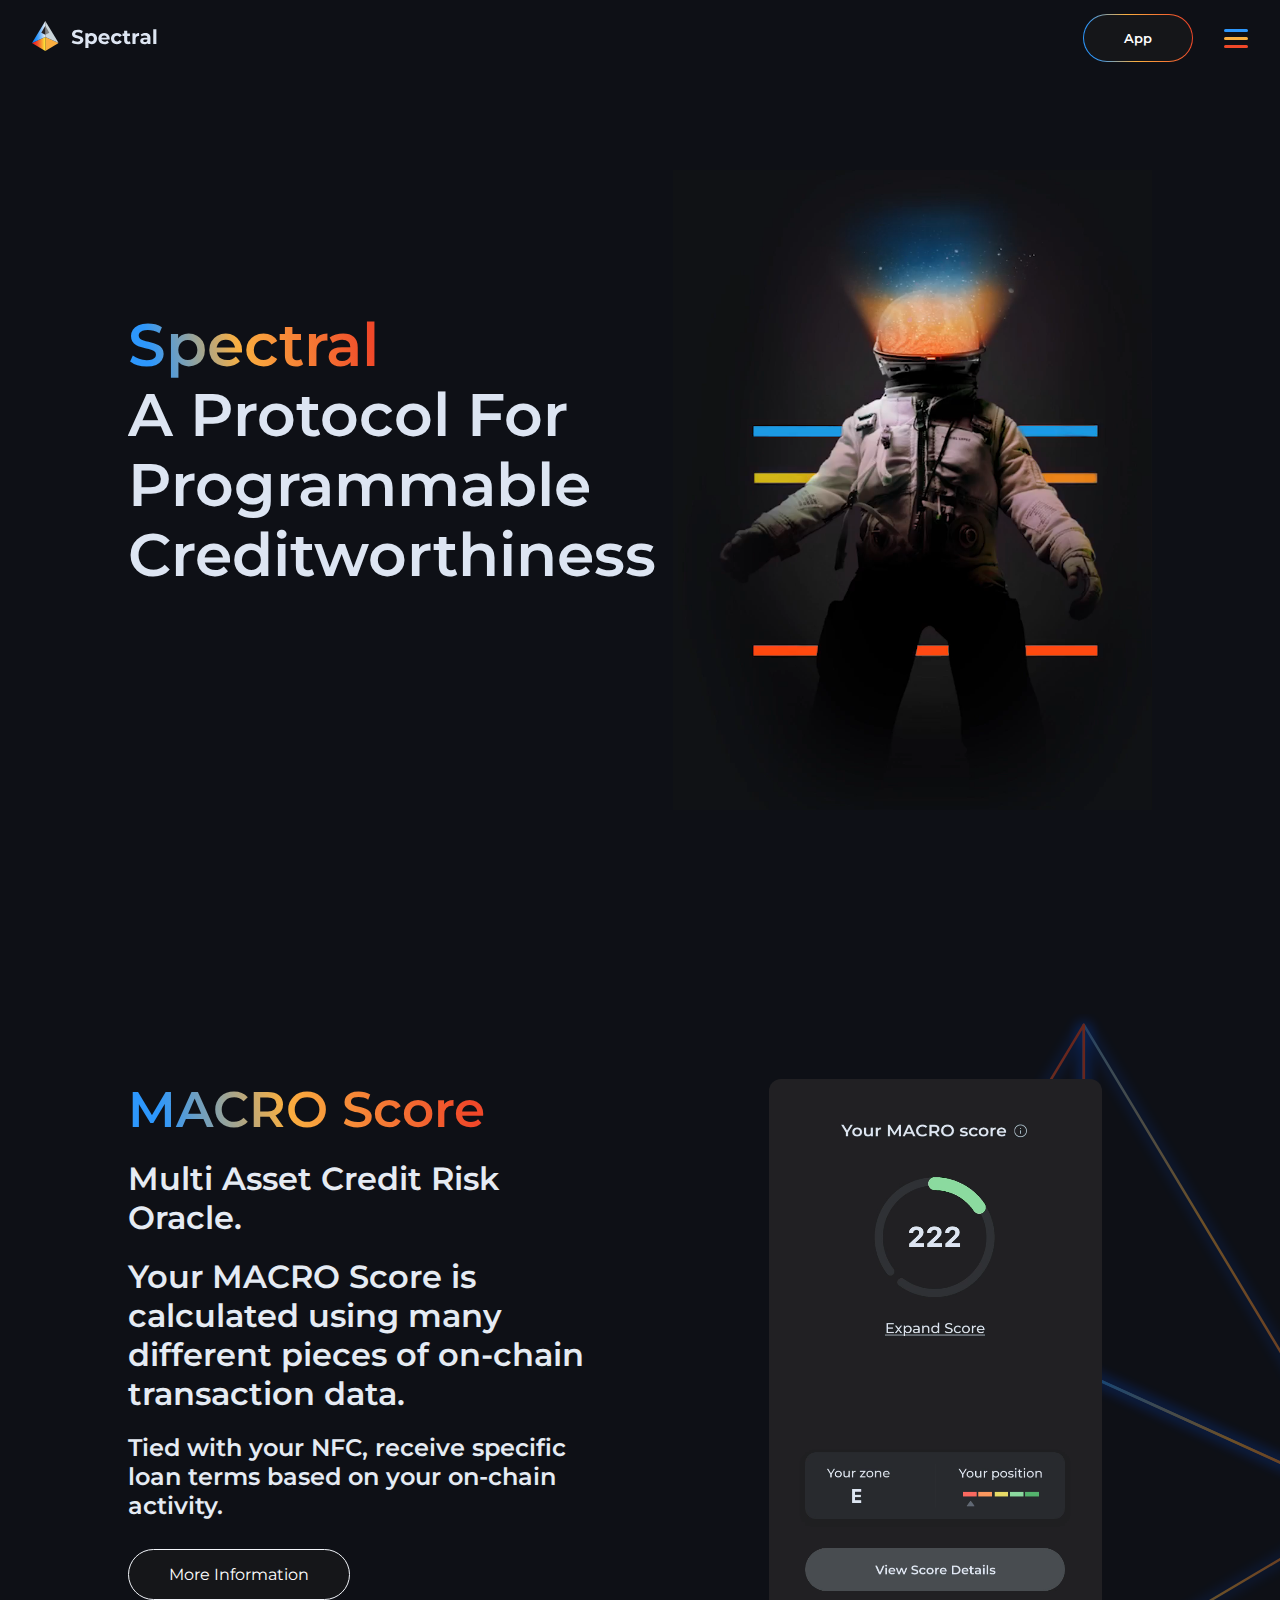
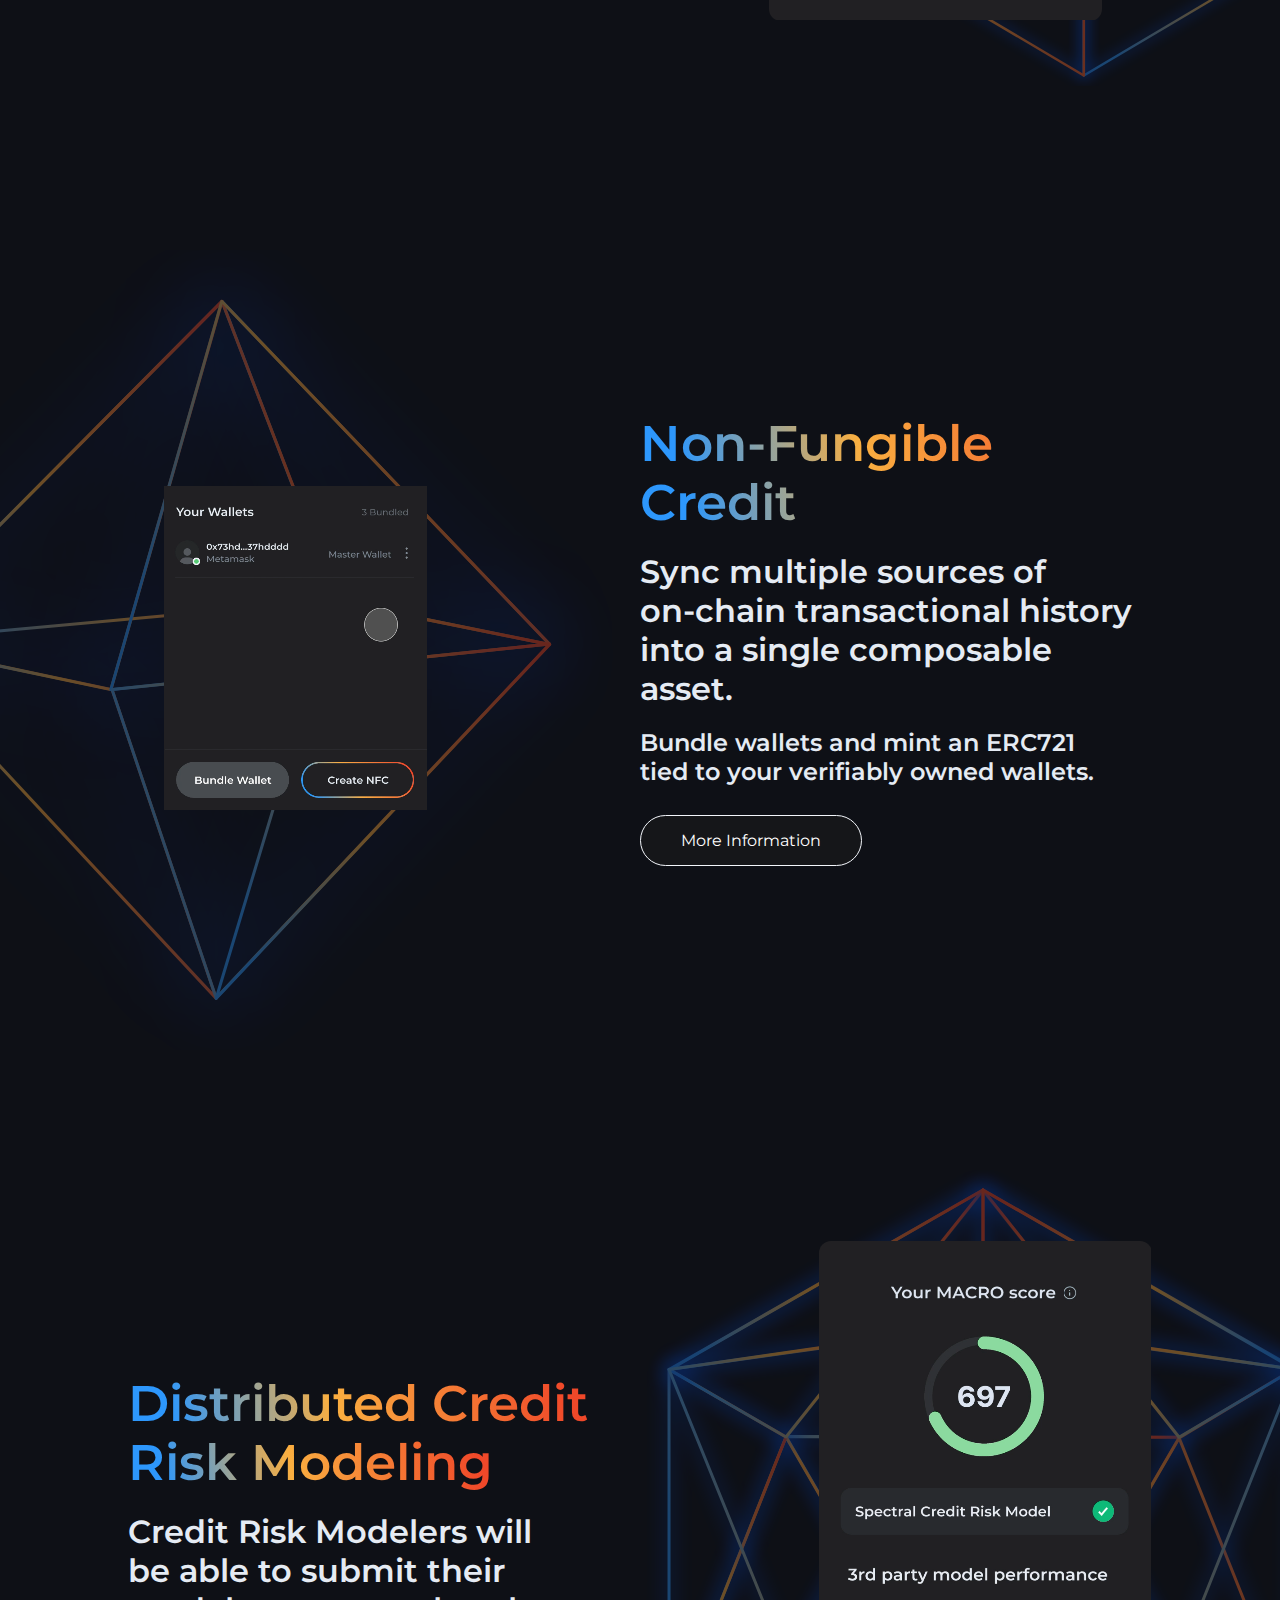
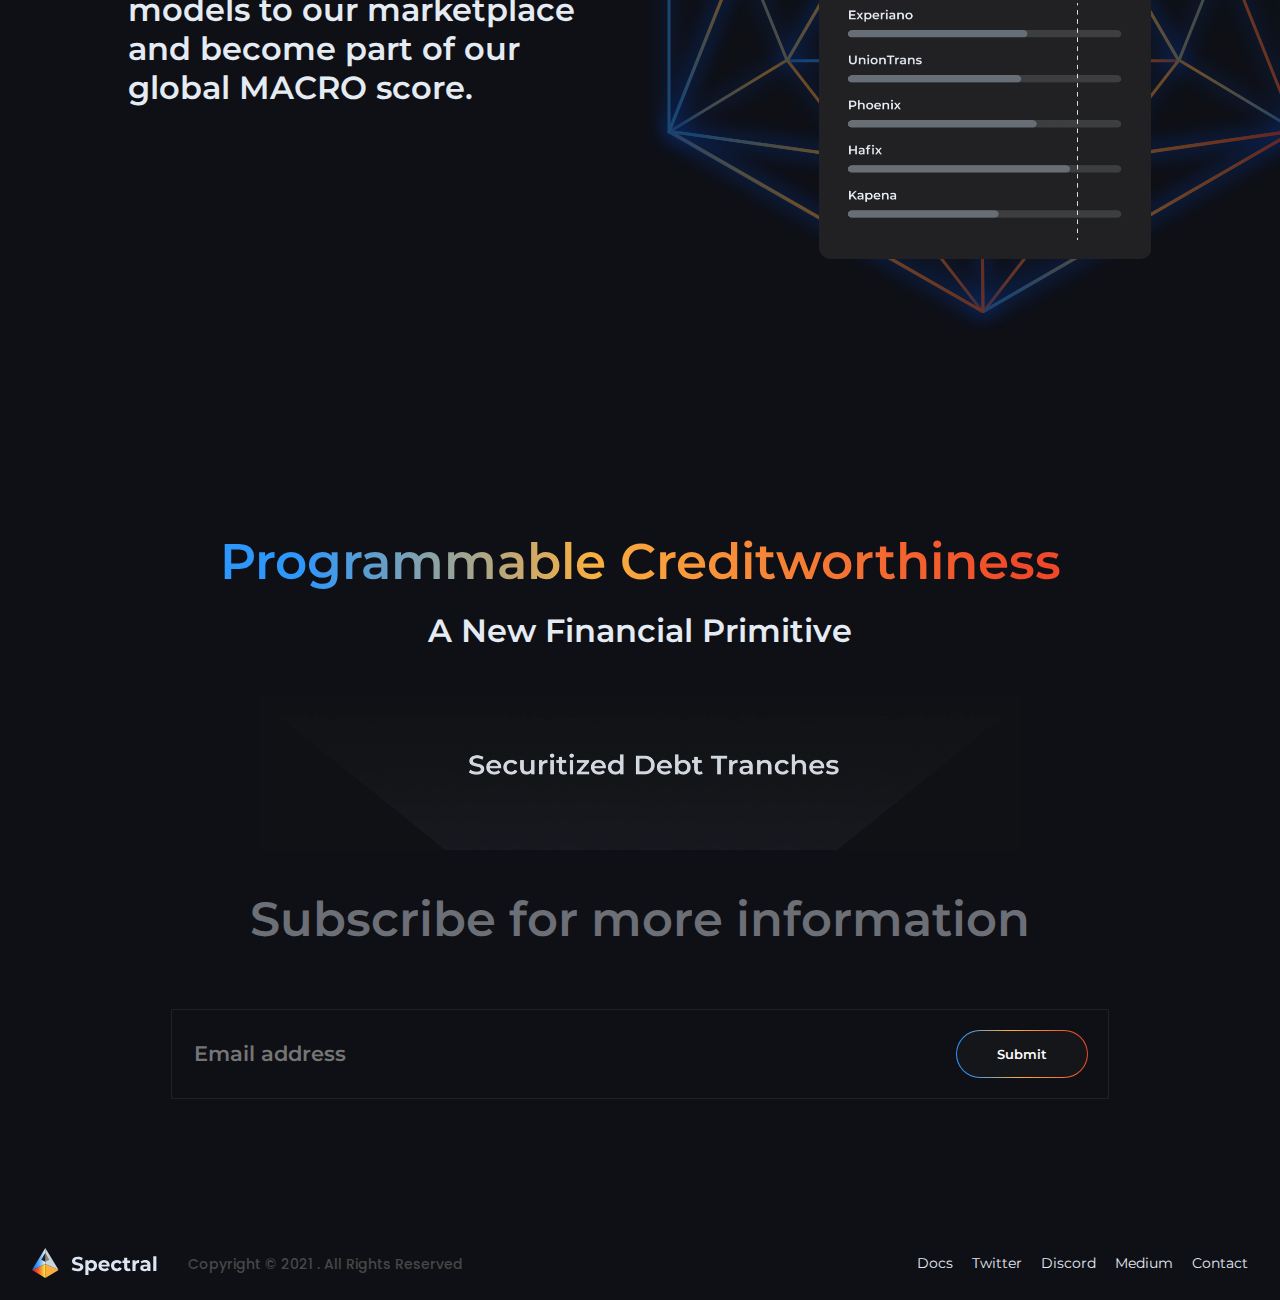
==== home.html @ cd15763e "updated style and metas" ====
<!DOCTYPE html>
<html lang="en" dir="ltr">

<head>
  <meta charset="utf-8">
  <meta http-equiv="X-UA-Compatible" content="IE=edge">
  <meta name="viewport" content="width=device-width, initial-scale=1">
  <title> Spectral </title>
  <!-- favicon -->
  <link rel="apple-touch-icon" sizes="180x180" href="assets/favicon/apple-touch-icon.png">
  <link rel="icon" type="image/png" sizes="32x32" href="assets/favicon/favicon-32x32.png">
  <link rel="icon" type="image/png" sizes="16x16" href="assets/favicon/favicon-16x16.png">
  <link rel="manifest" href="assets/favicon/site.webmanifest">
  <link rel="mask-icon" href="assets/favicon/safari-pinned-tab.svg" color="#5bbad5">
  <link rel="shortcut icon" href="assets/favicon/favicon.ico">
  <meta name="msapplication-TileColor" content="#da532c">
  <meta name="msapplication-config" content="assets/favicon/browserconfig.xml">
  <meta name="theme-color" content="#ffffff">
  <!-- Primary Meta Tags -->
  <title>Spectral</title>
  <meta name="title" content="Spectral">
  <meta name="description" content="A Protocol For Programmable Creditworthiness">
  <!-- Open Graph / Facebook -->
  <meta property="og:type" content="website">
  <meta property="og:url" content="https://metatags.io/">
  <meta property="og:title" content="Spectral">
  <meta property="og:description" content="A Protocol For Programmable Creditworthiness">
  <meta property="og:image" content="assets/images/meta.png">

  <!-- Twitter -->
  <meta property="twitter:card" content="summary_large_image">
  <meta property="twitter:url" content="https://metatags.io/">
  <meta property="twitter:title" content="Spectral">
  <meta property="twitter:description" content="A Protocol For Programmable Creditworthiness">
  <meta property="twitter:image" content="assets/images/meta.png">
  <!-- font + style -->
  <link rel="stylesheet" href="css/style.css">
  <link rel="preconnect" href="https://fonts.gstatic.com">
  <link href="https://fonts.googleapis.com/css2?family=Montserrat:wght@500&family=Poppins:wght@500&display=swap"
    rel="stylesheet">
</head>

<body>

  <!-- scroll top arrow -->
  <div id='scroll-top' class='remove-on-mobile'>
    <span class='arrow arrow-top'></span>
  </div>

  <!-- main-page-container -->
  <div id='container' class='container'>

    <!-- modal -->
    <div id='modal'>
      <div class='modal-content'>
        <img class='modal-top-logo remove-on-desktop' src="assets/images/spectral-logo.svg" alt="">
        <img src="assets/images/logo-circle.svg" alt="">
        <h3 class='page-desc' style='padding:30px 0;'>Coming Soon...</h3>
        <div id="back-btn" class='btn-gradient-wrapper width-unset'>
          <button class='btn btn-gradient '>Back</button>
        </div>
      </div>
    </div>

    <!-- page 1 -->
    <div class='section page-1'>
      <div id='mobile-nav-menu'>
        <div id="mobile-nav-menu-links">
          <a class='nav-link' href="http://docs.spectral.finance/" target="_blank">Docs</a>
          <a class='nav-link' href="https://twitter.com/__spectral" target="_blank">Twitter</a>
          <a class='nav-link' href="https://discord.gg/Z9ESSwy" target="_blank">Discord</a>
          <a class='nav-link' href="https://medium.com/@spectralfinance" target="_blank">Medium</a>
          <a class='nav-link' href="mailto:contact@spectral.finance">Contact</a>
        </div>
      </div>
      <nav class='top-nav'>
        <div class='top-nav-left'>
          <img class='main-logo' src="assets/images/spectral-logo.svg" alt="">
        </div>
        <div class='top-nav-right'>
          <div class='nav-menu-wrapper'>
            <div id="nav-menu">
              <a class='nav-link' href="http://docs.spectral.finance/" target="_blank">Docs</a>
              <a class='nav-link' href="https://twitter.com/__spectral" target="_blank">Twitter</a>
              <a class='nav-link' href="https://discord.gg/Z9ESSwy" target="_blank">Discord</a>
              <a class='nav-link' href="https://medium.com/@spectralfinance" target="_blank">Medium</a>
              <a class='nav-link' href="mailto:contact@spectral.finance">Contact</a>
            </div>
          </div>
          <div id='app-btn-wrapper' class='btn-gradient-wrapper width-unset'>
            <button id='app-btn' class='btn btn-gradient '>App</button>
          </div>
          <div id='burger-menu'>
            <div id="burger-icon">
              <span></span>
              <span></span>
              <span></span>
            </div>
          </div>
        </div>
      </nav>
      <div class="page-container">
        <div class='page-container-left'>
          <h3 class='page-heading'>
            <span class='gradient'>Spectral</span>
          </h3>
          <h3 class='page-heading '>
            A Protocol For <br> Programmable <br> Creditworthiness
          </h3>

        </div>
        <div class='page-container-right page-1-video'>
          <video width="478" height="600" playsinline autoplay muted loop>
            <source src="assets/animations/page1.mp4" type="video/mp4">
          </video>
        </div>
      </div>
    </div>

    <!-- page 2 -->
    <div class='section page-2'>
      <div class="page-container">
        <div class='page-container-left'>
          <h3 class='page-heading '>
            <span class='gradient'> MACRO Score </span>
          </h3>
          <h5 class='page-subheading'>
            Multi Asset Credit Risk Oracle.
          </h5>
          <h5 class='page-subheading'>
            Your MACRO Score is <br class='remove-on-mobile'>calculated using many<br class='remove-on-mobile'>
            different pieces of on-chain
            transaction data.
          </h5>
          <p class='page-desc'>
            Tied with your NFC, receive specific loan terms based on your on-chain <br class='remove-on-mobile'>
            activity.
          </p>
          <div class='more-info-wrapper'>
            <a href='http://docs.spectral.finance' target="_blank" class='btn'>More Information</a>
          </div>
        </div>
        <div class='page-container-right'>
          <div class='video-mask'>
            <video class='page-2-video' width="333" height="542" playsinline autoplay muted loop>
              <source src="assets/animations/page2.mp4" type="video/mp4">
            </video>
          </div>
        </div>
      </div>
      <img class='page-2-geo' src="assets/images/page2geo.svg" alt="">
    </div>

    <!-- page 3 -->
    <div class='section page-3'>
      <div class="page-container">
        <div class='page-container-left'>
          <div class='video-mask'>
            <video class='page-3-video' width="334" height="324" playsinline autoplay muted loop>
              <source src="assets/animations/page3.mp4" type="video/mp4">
            </video>
          </div>
        </div>
        <div class='page-container-right'>
          <h3 class='page-heading gradient'>
            <span>Non-Fungible Credit</span>
          </h3>
          <h5 class='page-subheading'>
            Sync multiple sources of <br class='remove-on-mobile'> on-chain transactional history <br
              class='remove-on-mobile'> into a single
            composable asset.
          </h5>

          <p class=' page-desc'>
            Bundle wallets and mint an ERC721<br class='remove-on-mobile'> tied to your verifiably owned wallets.
          </p>
          <div class='more-info-wrapper'>
            <a href='http://docs.spectral.finance' target="_blank" class='btn'>More Information</a>
          </div>
        </div>
      </div>
      <img class='page-3-geo' src="assets/images/page3geo.svg" alt="">
    </div>

    <!-- page 4 -->
    <div class='section page-4'>
      <div class="page-container">
        <div class='page-container-left'>

          <h3 class='page-heading remove-on-mobile'>
            <span class='gradient'>Distributed Credit</span>
            <br>
            <span class='gradient'>Risk Modeling</span>
          </h3>

          <h3 class='page-heading remove-on-desktop'>
            <span class='gradient'>Distributed </span>
            <br>
            <span class='gradient'> Credit Risk</span>
            <br>
            <span class='gradient'> Modeling</span>
          </h3>
          <h5 class='page-subheading'>
            Credit Risk Modelers will <br class='remove-on-mobile'> be able to submit their <br
              class='remove-on-mobile'> models to our
            marketplace <br class='remove-on-mobile'> and become part
            of our <br class='remove-on-mobile'> global MACRO score.
          </h5>
        </div>
        <div class='page-container-right'>
          <div class='video-mask'>
            <video class='page-4-video' width="333" height="618" playsinline autoplay muted loop>
              <source src="assets/animations/page4.mp4" type="video/mp4">
            </video>
          </div>
        </div>
      </div>
      <img class="page-4-geo" src="assets/images/page4geo.svg" alt="">
    </div>

    <!-- page 5 -->
    <div class='section page-5'>

      <div class="page-5-content" style='width:100%;'>
        <h3 class='page-heading remove-on-mobile '>
          <span class='gradient'>Programmable Creditworthiness </span>
        </h3>

        <h3 class='page-heading remove-on-desktop '>
          <span class='gradient'>Programmable </span>
          <span class='gradient'>Creditworthiness </span>
        </h3>
        <h5 class='page-subheading' style='text-align: center;'>
          A New Financial Primitive
        </h5>
        <div class='page-5-video-mask'>
          <video class='page-5-video' width="500" height="200" playsinline autoplay muted loop>
            <source src="assets/animations/page5.mp4" type="video/mp4">
          </video>
        </div>
        <h5 class='subscribe-text'>Subscribe for more information</h5>
        <div>

          <!-- Begin Mailchimp Signup Form -->
          <!-- <div id="mc_embed_signup"> -->
          <div id="mc_embed_signup">
            <form class='email-form' id="email-form"
              action="https://finance.us7.list-manage.com/subscribe/post?u=1574c1720b8bccb0a7c06c9a4&amp;id=6ed13096dd"
              method="post" id="mc-embedded-subscribe-form" name="mc-embedded-subscribe-form" class="validate"
              target="_blank">
              <div id="mc_embed_signup_scroll">

                <div class="mc-field-group ">
                  <input type="email" value="" name="EMAIL" class="required email email-field"
                    placeholder="Email address" id="mce-EMAIL">
                </div>

                <div id="mce-responses" class="clear" color="white">
                  <div class="response" id="mce-error-response" style="display:none"></div>
                  <div class="response" id="mce-success-response" style="display:none"></div>
                </div>

                <!-- real people should not fill this in and expect good things - do not remove this or risk form bot signups-->
                <div style="position: absolute; left: -5000px;" aria-hidden="true"><input type="text"
                    name="b_1574c1720b8bccb0a7c06c9a4_6ed13096dd" tabindex="-1" value=""></div>
                <div class="clear btn-gradient-wrapper">
                  <button type="submit" class='btn btn-gradient submit-btn' id='submit-btn'>
                    <!-- name="subscribe"
                    id="mc-embedded-subscribe" -->
                    Submit
                  </button>
                </div>

              </div>
            </form>

          </div>

          <!-- </div> -->
        </div>
      </div>
      <footer class='footer'>
        <div class='footer-left'>
          <img class='main-logo' src="assets/images/spectral-logo.svg" alt="">
          <span class='copyright remove-on-mobile'>Copyright © 2021 . All Rights Reserved </span>
        </div>
        <div class='footer-right'>
          <div id="">
            <a class='nav-link' href="http://docs.spectral.finance/" target="_blank">Docs</a>
            <a class='nav-link' href="https://twitter.com/__spectral" target="_blank">Twitter</a>
            <a class='nav-link' href="https://discord.gg/Z9ESSwy" target="_blank">Discord</a>
            <a class='nav-link' href="https://medium.com/@spectralfinance" target="_blank">Medium</a>
            <a class='nav-link' style='margin-right:0;' href="mailto:contact@spectral.finance">Contact</a>
          </div>
        </div>
        <span class='copyright remove-on-desktop'>Copyright © 2021 . All Rights Reserved </span>
      </footer>
    </div>
    <script src="script.js"></script>
</body>

</html>
---- css/style.css ----
/* general */
body {
  margin: 0;
  padding: 0;
  text-rendering: optimizeLegibility;
  overflow: hidden;
  overflow-x: hidden;
  scroll-behavior: smooth;
}

*:focus {
  outline: none
}

h3,
h5,
p,
button,
input {
  margin: 0;
  font-family: Montserrat;
  font-style: normal;
  font-weight: 600;
}

a {
  text-decoration: none;

}

input:-webkit-autofill,
input:-webkit-autofill:hover,
input:-webkit-autofill:focus,
input:-webkit-autofill:active {
  -webkit-box-shadow: 0 0 0 30px #0E1015 inset !important;
}

/*Change text in autofill textbox*/
input:-webkit-autofill {
  -webkit-text-fill-color: #686868 !important;
}

/* navbar */
#mobile-nav-menu {
  display: none;
}

.top-nav {
  position: absolute;
  top: 0;
  width: 95%;
  height: 75px;
  left: 50%;
  transform: translate(-50%, 0);
  display: flex;
  justify-content: space-between;
  align-items: center;
  background-color: #0E1016;
  z-index: 2;
}

.top-nav-right {
  display: flex;
  align-items: center;
}

.nav-menu-wrapper {
  overflow-x: hidden;
}

#nav-menu {
  transform: translateX(125%);
  visibility: hidden;
  transition: 0.3s all ease-out;
}

.nav-link {
  color: #E5EBF3;
  font-size: 14px;
  line-height: 17px;
  background: none;
  border: none;
  margin-right: 15px;
  cursor: pointer;
  text-decoration: none;
  font-family: Montserrat;
  cursor: pointer;
}

#burger-icon {
  width: 40px;
  height: 45px;
  position: relative;
  top: 14px;
  margin-left: 15px;
  -webkit-transform: rotate(0deg);
  -moz-transform: rotate(0deg);
  -o-transform: rotate(0deg);
  transform: rotate(0deg);
  -webkit-transition: .5s ease-in-out;
  -moz-transition: .5s ease-in-out;
  -o-transition: .5s ease-in-out;
  transition: .5s ease-in-out;
  cursor: pointer;
}

#burger-icon span {
  display: block;
  position: absolute;
  height: 3px;
  width: 60%;
  /* background: linear-gradient(257.92deg, #F04829 5.36%, #FAAF40 55.62%, #2D97FC 89.97%); */
  border-radius: 9px;
  opacity: 1;
  right: 0;
  -webkit-transform: rotate(0deg);
  -moz-transform: rotate(0deg);
  -o-transform: rotate(0deg);
  transform: rotate(0deg);
  -webkit-transition: .25s ease-in-out;
  -moz-transition: .25s ease-in-out;
  -o-transition: .25s ease-in-out;
  transition: .25s ease-in-out;
}

#burger-icon span:nth-child(1) {
  top: 0px;
  background: #2D97FC;
}

#burger-icon span:nth-child(2) {
  top: 8px;
  background: #FAAF40;
  ;
}

#burger-icon span:nth-child(3) {
  top: 16px;
  background: #F04829;
}

#burger-icon.open span:nth-child(1) {
  top: 8px;
  -webkit-transform: rotate(135deg);
  -moz-transform: rotate(135deg);
  -o-transform: rotate(135deg);
  transform: rotate(135deg);
  background: #D2D2D2;
}

#burger-icon.open span:nth-child(2) {
  opacity: 0;
  left: 160px;
}

#burger-icon.open span:nth-child(3) {
  top: 8px;
  -webkit-transform: rotate(-135deg);
  -moz-transform: rotate(-135deg);
  -o-transform: rotate(-135deg);
  transform: rotate(-135deg);
  background: #D2D2D2
}

.width-unset {
  width: unset !important;
}

.video-mask {
  height: 100%;

}

video:focus {
  outline: none;
}

video {
  /* used for border-radius */
  border-radius: 12px;
}

.remove-on-desktop {
  display: none;
}


/* modal */

#modal {
  position: fixed;
  display: none;
  width: 100%;
  height: 100vh;
  background: rgba(65, 65, 65, 0.6);
  backdrop-filter: blur(36px);
  z-index: 10;
  justify-content: center;
  flex-direction: column;
  align-items: center;
}

.modal-content {
  width: 458px;
  height: 369px;
  background: #202122;
  border-radius: 12px;
  display: flex;
  justify-content: center;
  flex-direction: column;
  align-items: center;

}

.modal-content .btn {
  padding: 15px 120px;
}


/* scroll-top */
#scroll-top {
  position: absolute;
  z-index: 2;
  bottom: 55px;
  right: 20px;
  background: rgb(7 6 6 / 70%);
  width: 50px;
  height: 50px;
  display: block;
  text-decoration: none;
  -webkit-border-radius: 35px;
  -moz-border-radius: 35px;
  border-radius: 35px;
  display: none;
  -webkit-transition: all 0.3s linear;
  -moz-transition: all 0.3s ease;
  -ms-transition: all 0.3s ease;
  -o-transition: all 0.3s ease;
  transition: all 0.3s ease;
  cursor: pointer;
}



#scroll-top:hover {
  background: rgba(0, 0, 0, 0.9);
}

.arrow {
  display: inline-block;
  position: relative;
  top: 20px;
  left: 17px;
  width: 12px;
  height: 12px;
  border-top: 3px solid #DDE5F2;
  border-right: 3px solid #DDE5F2;
}

.arrow-top {
  transform: rotate(-45deg);
}


.container {
  position: relative;
  width: 100%;
  overflow: hidden;
  transition: 1s cubic-bezier(0.5, 0, 0.5, 1);
  transform: translateY(0vh);

}

.section {
  width: 100%;
  height: 100vh;
  background-color: #0E1016;
  display: flex;
  align-items: center;
}

.page-container {
  display: flex;
  width: 80%;
  height: 80%;
  align-items: center;
  justify-content: space-between;
  margin: 0 auto;
}

.page-container-left,
.page-container-right {
  width: 50%;
  z-index: 1;
}

.page-container-right video {
  float: right;
}

.page-heading {
  font-size: 50px;
  line-height: 59px;
  color: #DDE5F2;
}

.page-subheading {
  font-size: 32px;
  line-height: 39px;
  color: #E5EBF3;
  margin: 20px 0;
}

.page-desc {
  font-size: 24px;
  line-height: 29px;
  color: #E5EBF3;
}

.gradient {
  background: linear-gradient(257.92deg, #F04829 5.36%, #FAAF40 55.62%, #2D97FC 89.97%);
  -webkit-background-clip: text;
  -webkit-text-fill-color: transparent;
  color: transparent;
}

.btn {
  background: #151619;
  border: 1.63441px solid #F3F6FB;
  box-sizing: border-box;
  border-radius: 100px;
  color: white;
  margin: 20px 0;
  padding: 15px 40px;
  font-family: Montserrat;
  cursor: pointer;
}

.btn-gradient-wrapper {
  /* width: 130px; */
  padding: 1px 1px;
  border-radius: 100px;
  position: relative;
  background: linear-gradient(257.92deg, #F04829 5.36%, #FAAF40 55.62%, #2D97FC 89.97%);
  z-index: 1;
  /* padding: 3px; */
}

.btn-gradient-wrapper .btn {
  border: unset;
  margin: 0;
}

.more-info-wrapper {
  height: 100px;
  display: flex;
  align-items: flex-end;
}

/* page 1 */

.page-1 .page-heading:nth-child(1),
.page-1 .page-heading:nth-child(2) {
  font-size: 60px;
  line-height: 70px;
}

.page-1 .page-container {
  overflow: hidden;
}

.page-1-video {
  /* // to kill black line on right of video */
  transform: scale(1.1) translate(0px, 45px);
  float: left;
  z-index: 1
}

/* page 2 */

.page-2 .page-container-left {
  max-width: 490px;
}


.page-2-geo {
  position: absolute;
  right: 0;
  width: 500px;
}

.page-2-video {
  transform: translateX(-50px);
}

/* page 3 */
.page-3-geo {
  position: absolute;
  left: 0;
}

/* page 4 */
.page-4-geo {
  position: absolute;
  right: 0;
}

.page-5-geo {
  position: absolute;
  left: 50%;
  transform: translate(-50%, 0);
}

.page-5 {
  display: flex;
  flex-direction: column;
  align-items: center;
  justify-content: center;

}

.page-5 .page-5-content {
  transform: translateY(-20px);
}

.page-5 .page-heading {
  text-align: center;
}

.page-5-video-mask {
  height: 150px;
  overflow: hidden;
  padding: 15px 0;
}

.page-5-video {
  position: relative;
  z-index: 1;
  left: 50%;
  width: 100%;
  transform: translate(-50%, 10px);
  padding-bottom: 20px;
}

.subscribe-text {
  color: #E5EBF370;
  font-size: 48px;
  line-height: 59px;
  text-align: center;
  padding-top: 40px;
  padding-bottom: 30px;
}

/* //mailchimp */
#mc_embed_signup_scroll {
  display: flex !important;
  justify-content: space-between;
  width: 100%;
}

.mc-field-group {
  display: flex;
}

.email-form {
  display: flex;
  justify-content: space-between;
  width: 70%;
  margin: 30px auto;
  padding: 20px;
  border: 1px solid #47474750;
}

.email-field {
  width: 500px;
  background: transparent;
  border: none;
  text-decoration: none;
  color: #686868;
  font-size: 21px;
  line-height: 26px;
  -webkit-box-shadow: none;
}

.email-field:focus {
  outline-width: 0;
  border-bottom: 1px solid #686868
}

.email-form::placeholder {
  color: #686868;
  font-size: 21px;
  line-height: 26px;
}

.submit-btn {
  -webkit-appearance: none;
}

/* page 5 */

.footer {
  position: absolute;
  display: flex;
  justify-content: space-between;
  align-items: center;
  width: 95%;
  bottom: 0;
  left: 50%;
  transform: translate(-50%, 0);
  height: 75px;
}

.footer-left {
  display: flex;
  align-items: center;
}

.copyright {
  font-size: 14px;
  line-height: 21px;
  transform: translateY(2px);
  margin-left: 30px;
  color: #474747;
  font-family: Poppins;
  font-style: normal;
  font-weight: 500;
}


/* media queries for mobile */

@media only screen and (max-width: 1100px) {



  body,
  .container {
    overflow-y: scroll !important;
    overscroll-behavior-y: unset !important;
    -webkit-tap-highlight-color: transparent;
  }

  .section {
    height: unset;
  }

  .remove-on-mobile {
    display: none;
  }

  .remove-on-desktop {
    display: block !important;
  }

  .stop-scroll {
    position: fixed;
    width: 100%;
  }

  .modal-full-page {
    height: 100vh;
    width: 100%;
  }

  .modal-full-page .modal-top-logo {
    position: absolute;
    top: 25px;
  }

  .modal-content img:nth-child(2),
  .modal-content h3,
  .modal-content #back-btn {
    transform: translateY(-40px);
  }

  .page-container {
    flex-direction: column;
    width: 85%;
  }

  .page-container-left,
  .page-container-right {
    width: 100%;
  }

  .page-heading {
    font-size: 36px;
    line-height: 44px;
  }

  .page-subheading {
    font-size: 32px;
    line-height: 39px;
    color: #E5EBF3;
    margin: 20px 0;
  }

  .more-info-wrapper {
    height: unset;
    align-items: unset;
  }

  .page-desc {
    font-size: 24px;
    line-height: 29px;
    color: #E5EBF3;
  }

  .video {
    width: 100% !important;
    height: 100% !important;
    padding: 0 40px;
  }

  /* navbar */

  #mobile-nav-menu {
    display: block;
    position: absolute;
    height: 95vh;
    width: 100%;
    top: 2%;
    background: #0E1016;
    z-index: 2;
    transform: translateY(-100%);
    transition: 0.7s all ease-in-out;
  }

  #mobile-nav-menu-links {
    display: flex;
    flex-direction: column;
    align-items: center;
    height: 90%;
    width: 100%;

  }

  #mobile-nav-menu-links .nav-link {
    font-size: 19px;
    line-height: 23px;
    margin-bottom: 30px;
  }

  .top-nav {
    margin-bottom: 40px;
    width: 90%;
    z-index: 2;
  }

  .top-nav-right,
  .top-nav-left {
    width: 50%;
  }

  .top-nav-right .btn {
    padding: 8px 25px;
  }

  #burger-icon {
    margin-left: 0;
  }

  /* page 1 */
  .page-1 .page-heading:nth-child(1) {
    padding-top: 140px;
    font-size: 36px;
    line-height: 44px;
  }

  .page-1 .page-heading:nth-child(2) {
    padding-bottom: 40px;
    font-size: 36px;
    line-height: 44px;
  }

  .page-1 .page-container-right {
    display: flex;
    justify-content: center;
  }

  .page-1-video {
    transform: unset;

  }


  /* page 2 */
  .page-2 .btn {
    margin: 70px 0px;
  }

  .page-2-geo {
    right: -44px;
    transform: translate(22%, 29%);
    width: 100%
  }

  .page-2-video {
    transform: unset;
    width: 100% !important;
    padding-bottom: 100px;
  }

  /* page-3 */
  .page-3 .btn {
    margin: 70px 0px;
  }

  .page-3 .page-container {
    flex-direction: column-reverse;
  }

  .page-3-geo {
    transform: translate(-50%, 67%);
  }

  .page-3-video {
    width: 100% !important;
    padding-bottom: 80px;
    ;
  }

  /* page-4 */
  .page-4-video {
    width: 100% !important;
    padding: 80px 0;
  }

  .page-4-geo {
    transform: translate(62%, 20%);
  }

  /* page-5 */

  .page-5 .page-5-content {
    transform: unset
  }

  .page-5 .page-heading {
    text-align: center;
  }

  .page-5-geo {
    transform: translate(-50%, -126%);
  }

  .page-5-video-mask {
    overflow: hidden;
    height: 100px;
    width: 100%;
    margin: 0 auto;
  }

  .page-5-video {
    height: 100px;
    padding: 20px;
    padding-bottom: 10px;
    padding-top: 0;
    transform: translate(-50%, 20px) scale(1.4);
  }

  .subscribe-text {
    font-size: 32px;
    line-height: 39px;
    text-align: center;
    padding: 20px;
    padding-top: 30px;
  }

  /* mailchimp */

  .email-form {
    font-size: 16px;
    line-height: 20px;
    margin: 30px auto;
    margin-bottom: 60px;
    width: 85%;
    padding: 15px;
  }

  .email-field {
    font-size: 12px;
    line-height: 20px;
    width: 150px;
  }

  .email-form .btn {
    padding: 8px 25px;
  }

  .email-form .btn-gradient-wrapper {
    /* width: 100px; */
  }


  .footer {
    flex-direction: column;
    transform: unset;
    position: unset;
    width: 85%;
    height: unset;
    align-items: flex-start;
  }

  .footer-left,
  .footer-right {
    margin-bottom: 20px;
  }

  .footer-right .nav-link {
    padding: 0;
  }

  .footer-right {
    width: 70%;
    padding-top: 10px;
  }

  .copyright {
    font-size: 14px;
    line-height: 21px;
    margin: 20px 0;
    text-align: left;
  }
}
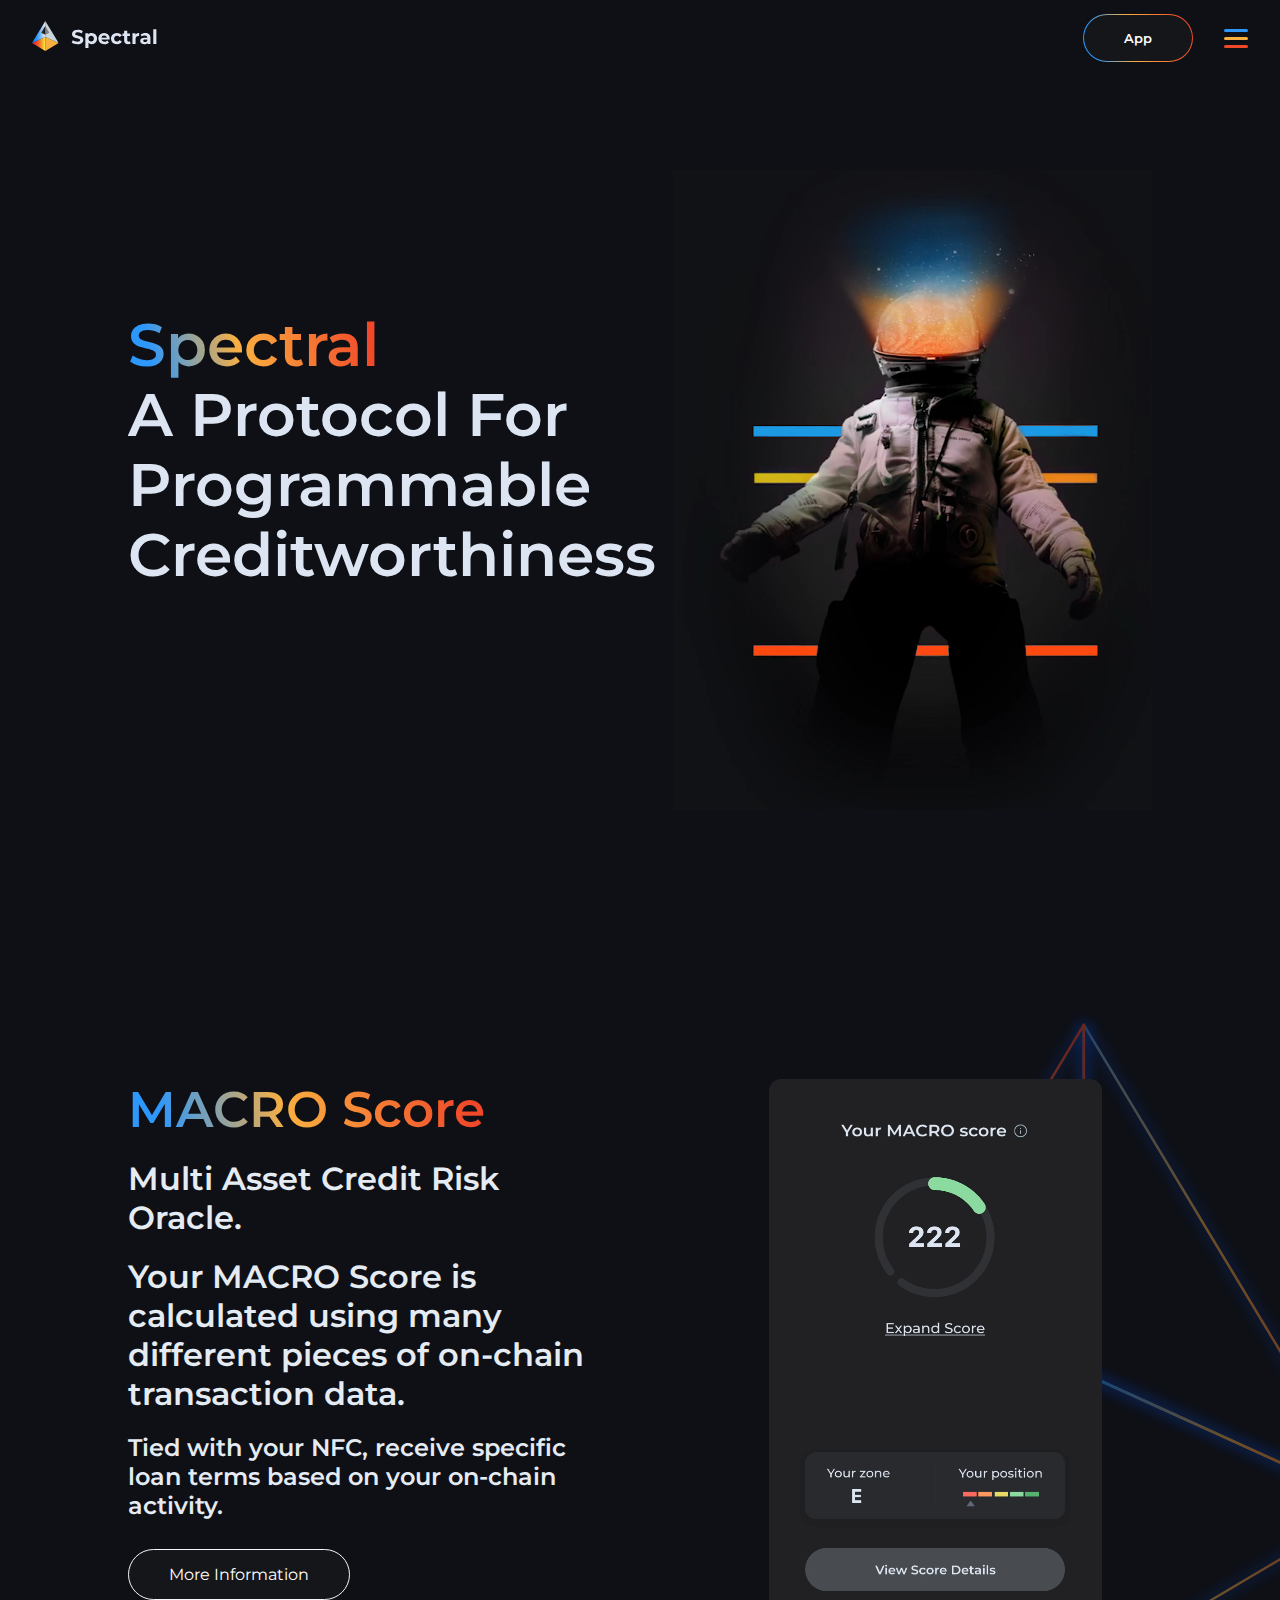
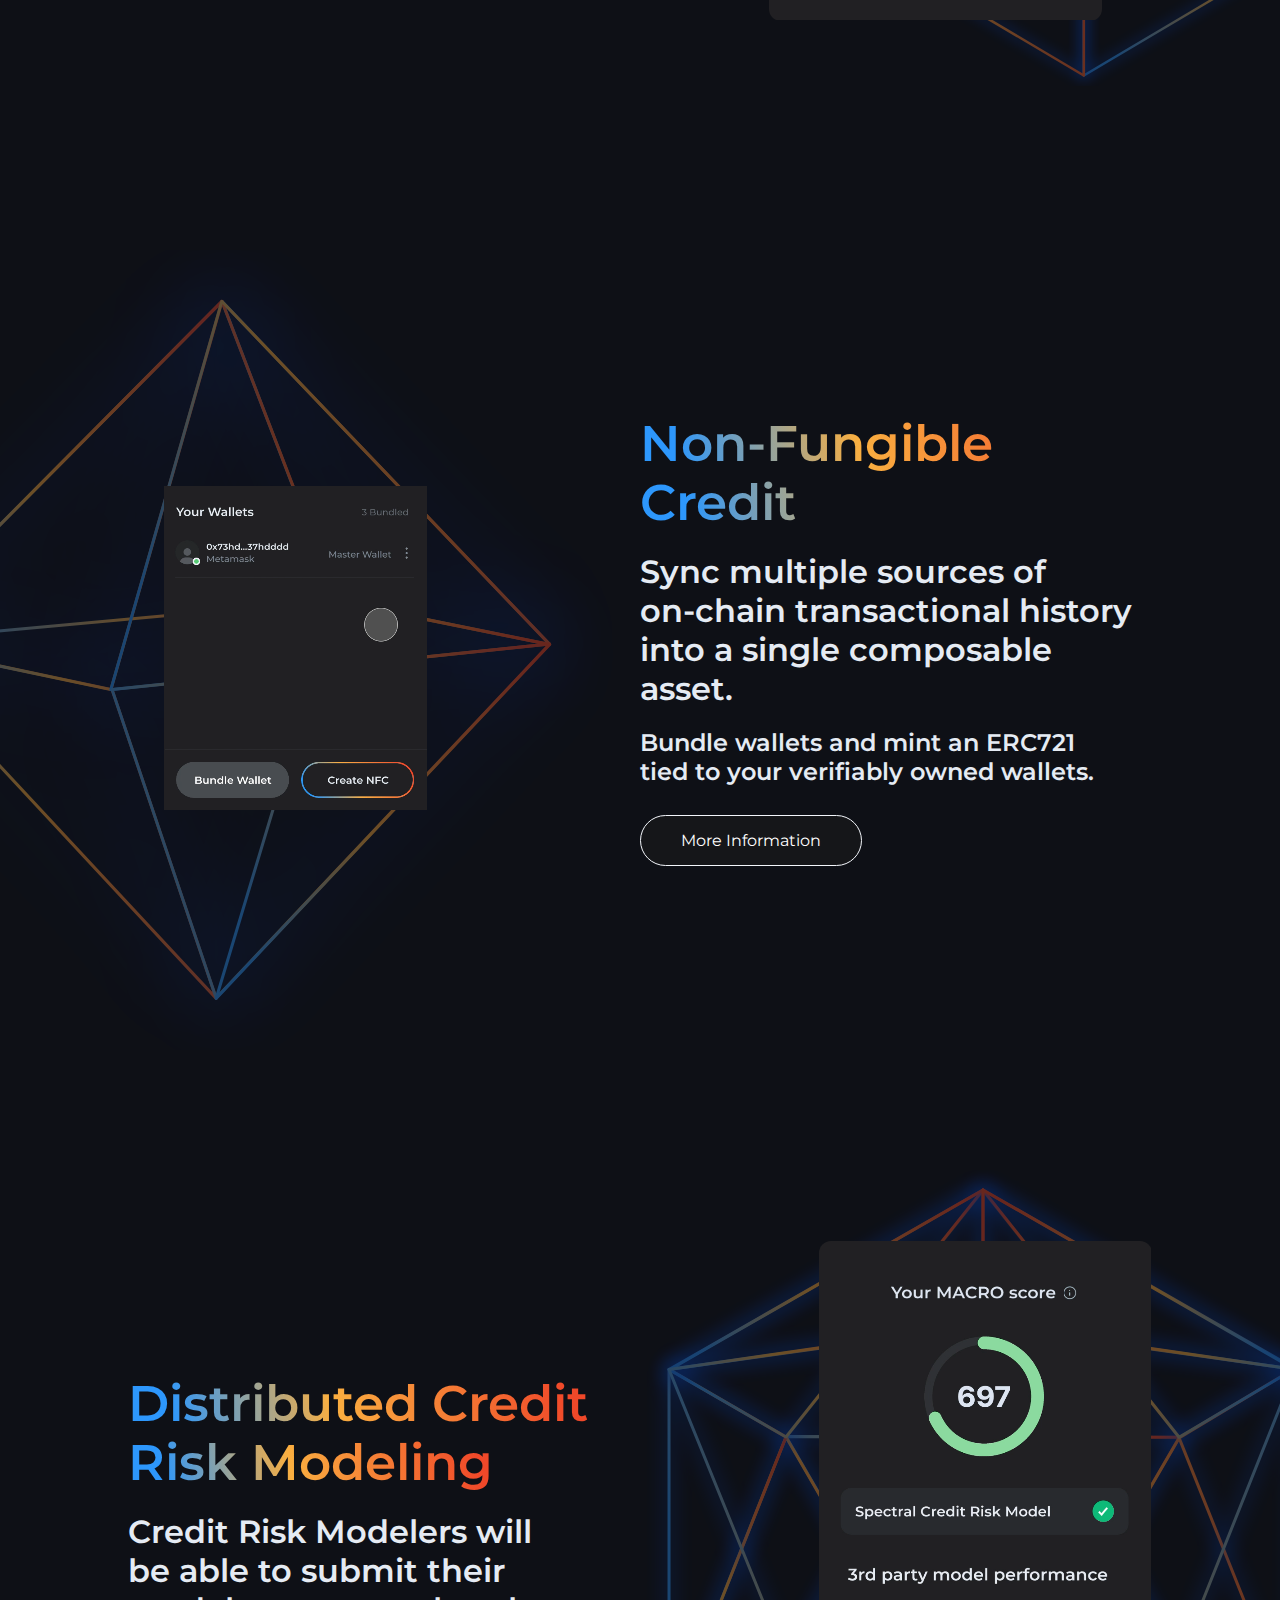
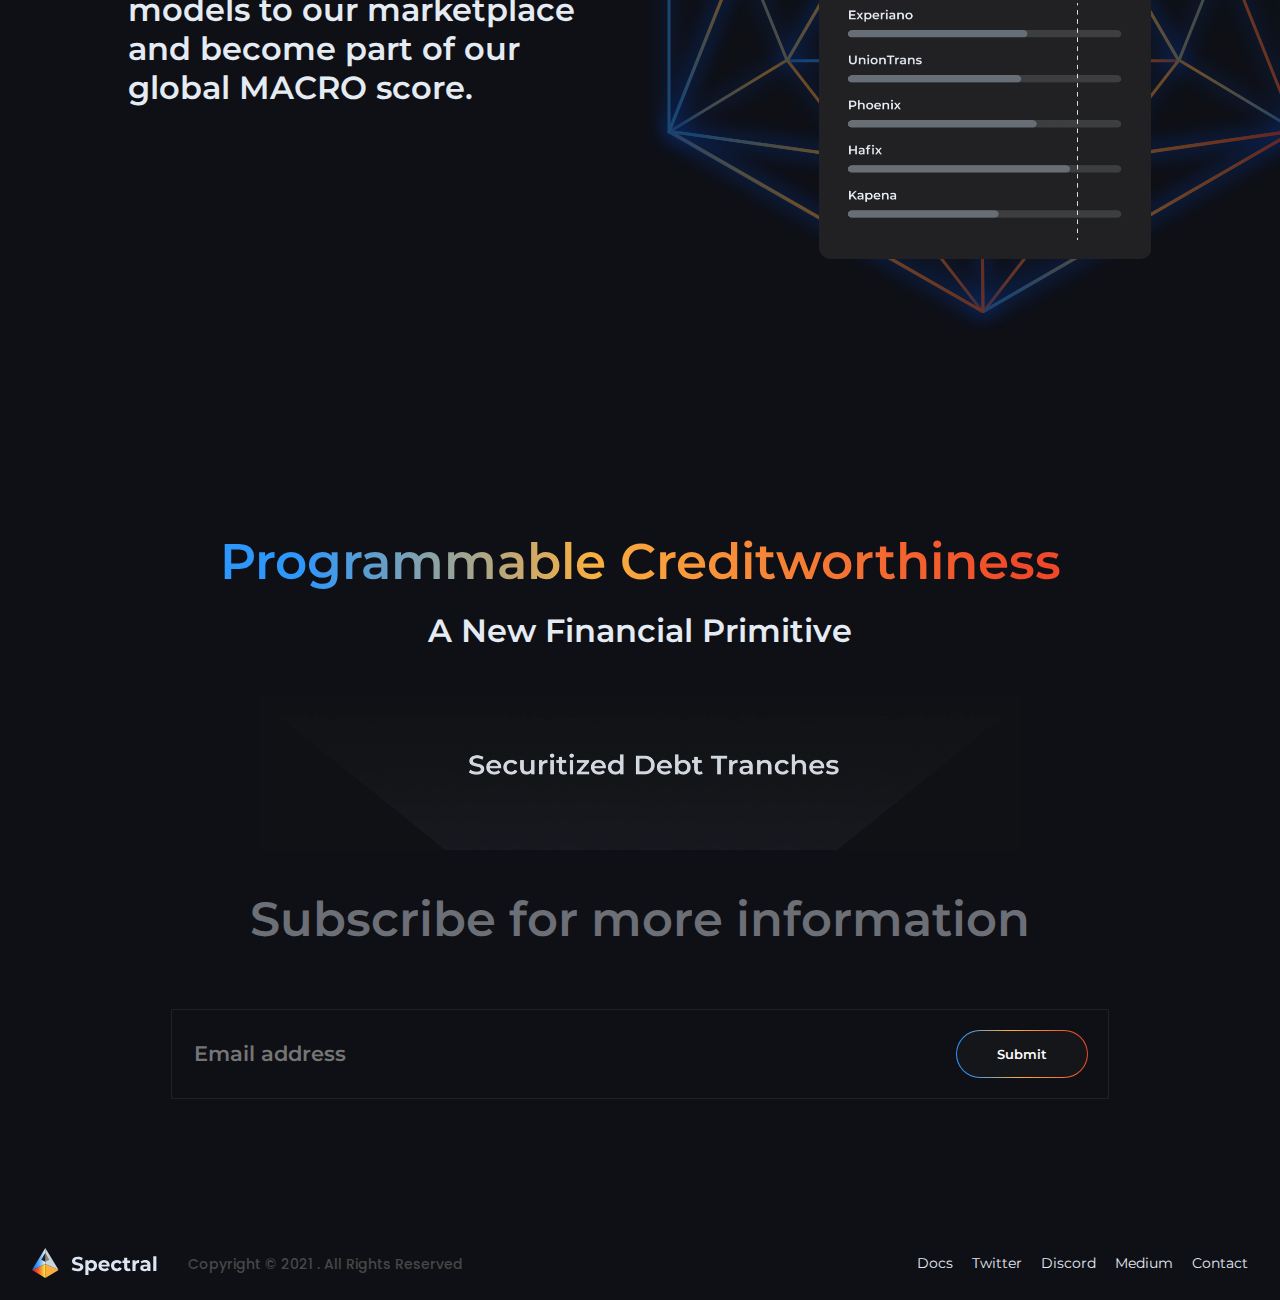
==== commit 5f2188b1: "updated meta image" ====
--- a/home.html
+++ b/home.html
@@ -25,14 +25,14 @@
   <meta property="og:url" content="https://metatags.io/">
   <meta property="og:title" content="Spectral">
   <meta property="og:description" content="A Protocol For Programmable Creditworthiness">
-  <meta property="og:image" content="assets/images/meta.png">
+  <meta property="og:image" content="https://spectral-landing-dev.herokuapp.com/assets/images/meta.png">
 
   <!-- Twitter -->
   <meta property="twitter:card" content="summary_large_image">
   <meta property="twitter:url" content="https://metatags.io/">
   <meta property="twitter:title" content="Spectral">
   <meta property="twitter:description" content="A Protocol For Programmable Creditworthiness">
-  <meta property="twitter:image" content="assets/images/meta.png">
+  <meta property="twitter:image" content="https://spectral-landing-dev.herokuapp.com/assets/images/meta.png">
   <!-- font + style -->
   <link rel="stylesheet" href="css/style.css">
   <link rel="preconnect" href="https://fonts.gstatic.com">
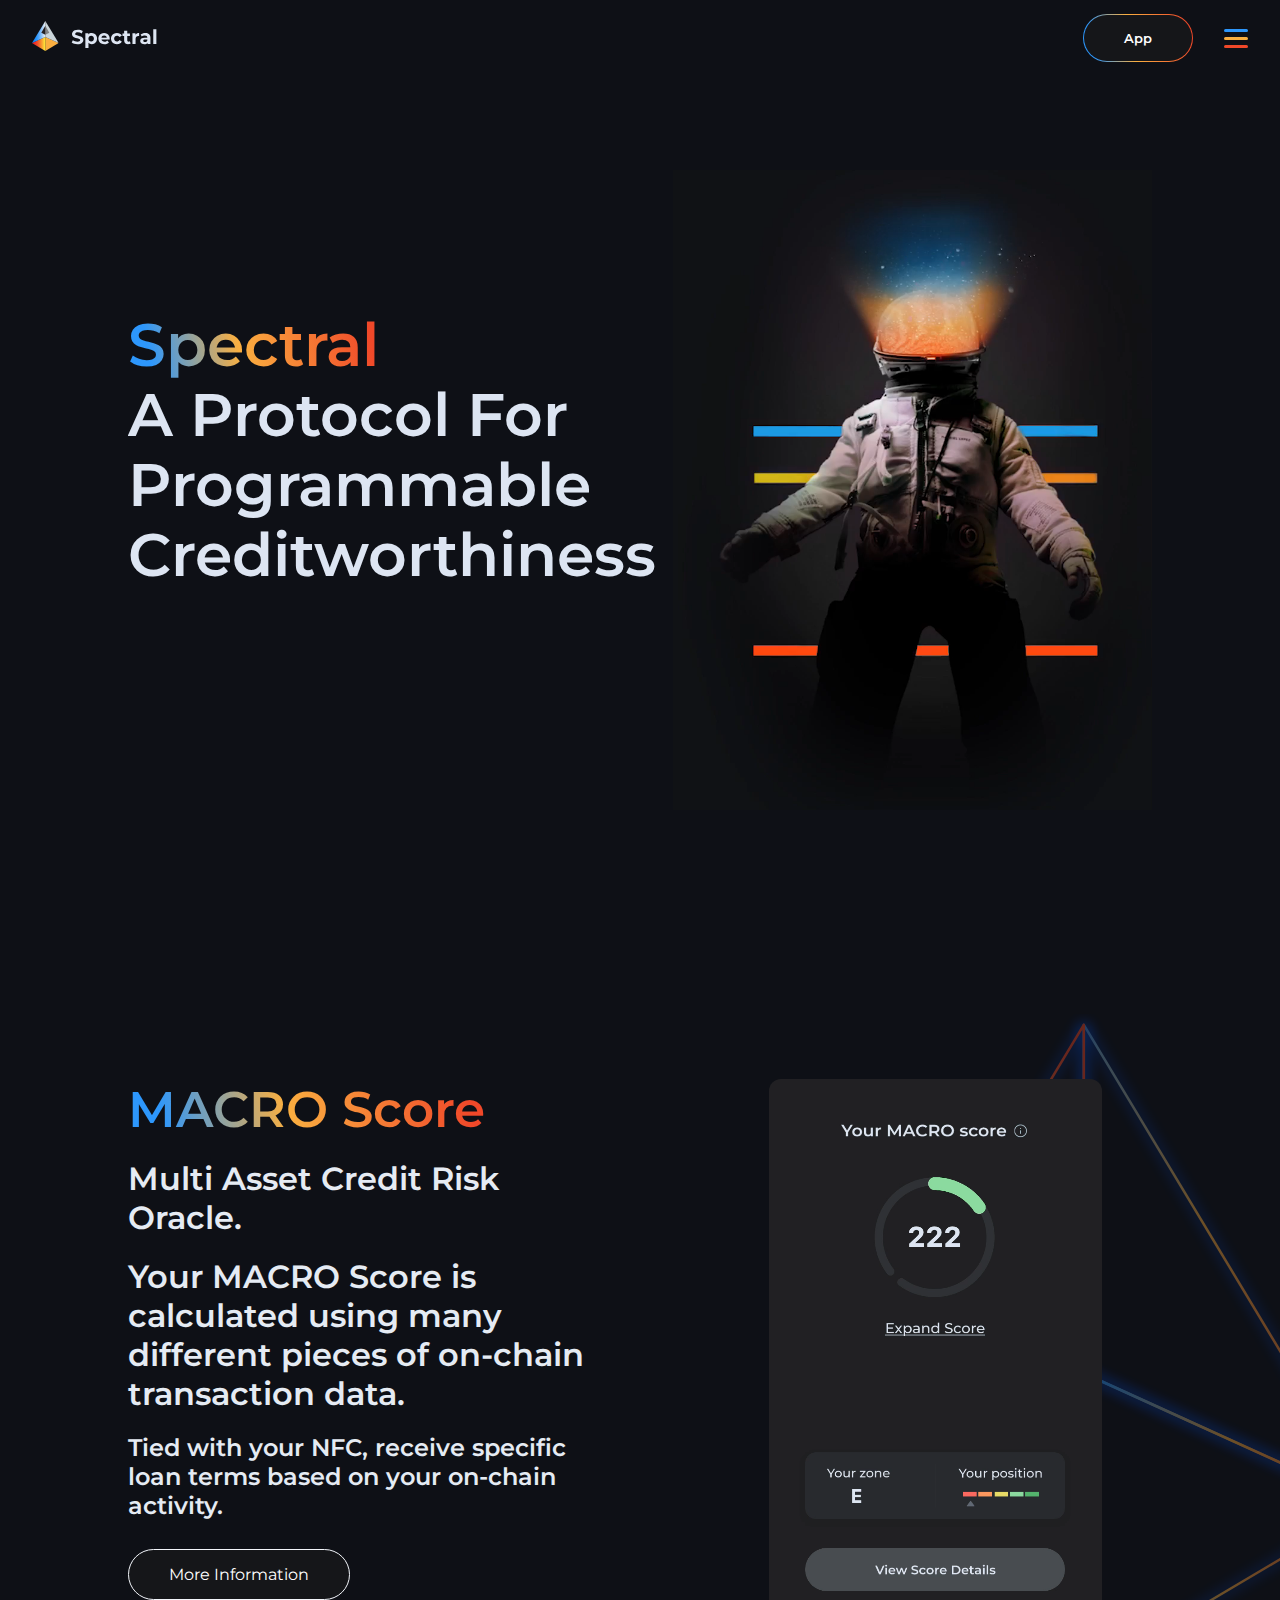
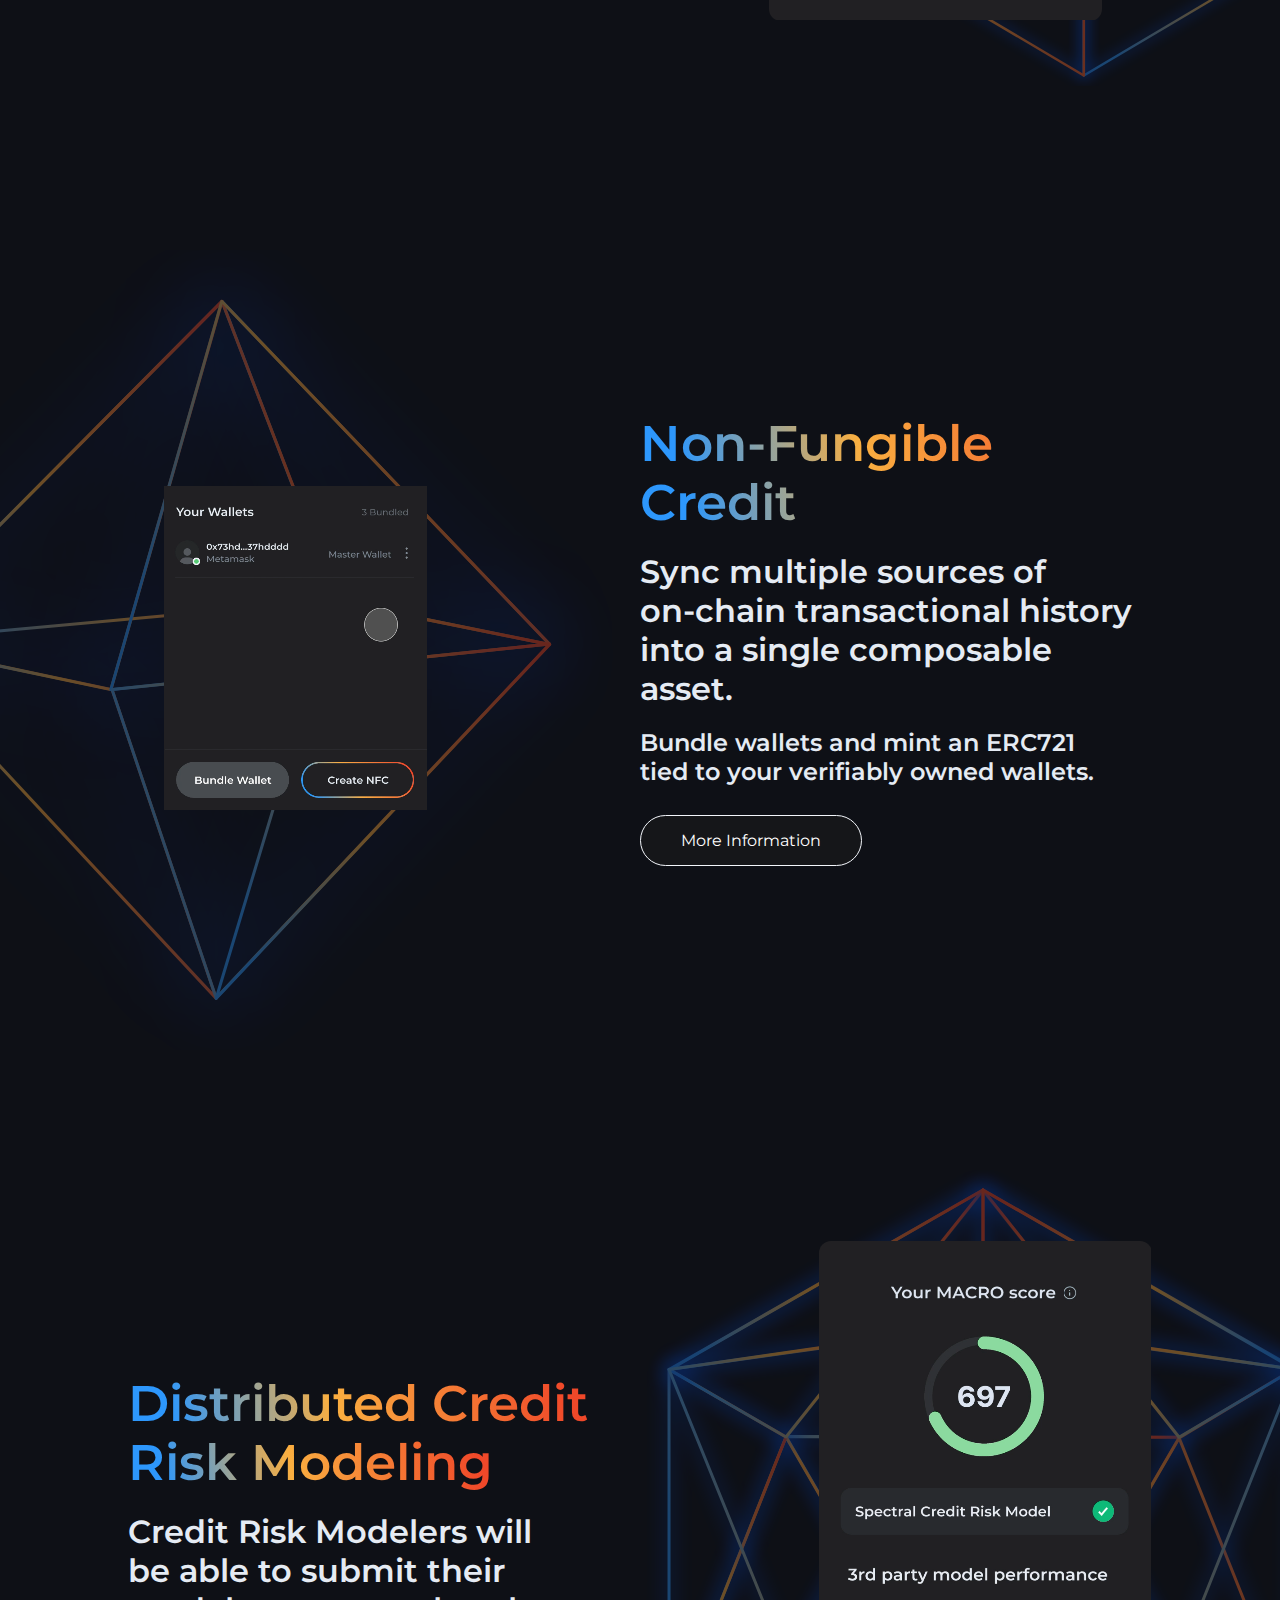
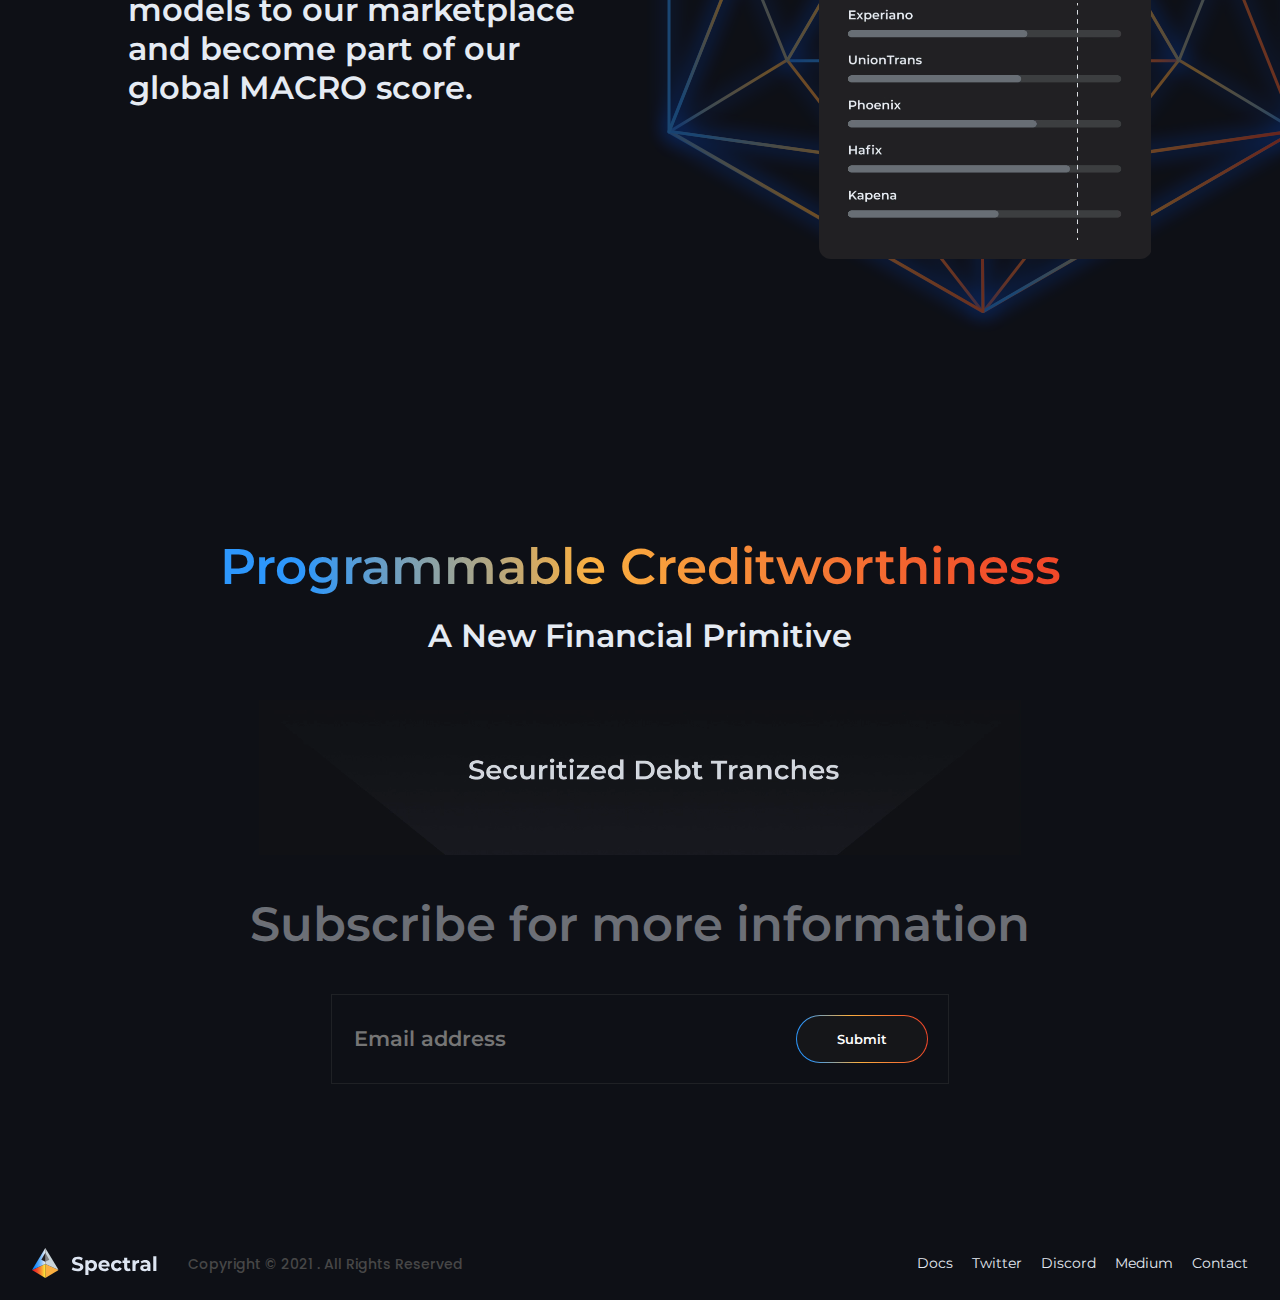
==== commit e15959fe: "setup email api submit" ====
--- a/home.html
+++ b/home.html
@@ -247,7 +247,7 @@
             <form class='email-form' id="email-form"
               action="https://finance.us7.list-manage.com/subscribe/post?u=1574c1720b8bccb0a7c06c9a4&amp;id=6ed13096dd"
               method="post" id="mc-embedded-subscribe-form" name="mc-embedded-subscribe-form" class="validate"
-              target="_blank">
+              >
               <div id="mc_embed_signup_scroll">
 
                 <div class="mc-field-group ">
@@ -264,7 +264,7 @@
                 <div style="position: absolute; left: -5000px;" aria-hidden="true"><input type="text"
                     name="b_1574c1720b8bccb0a7c06c9a4_6ed13096dd" tabindex="-1" value=""></div>
                 <div class="clear btn-gradient-wrapper">
-                  <button type="submit" class='btn btn-gradient submit-btn' id='submit-btn'>
+                  <button type="" class='btn btn-gradient submit-btn' id='submit-btn'>
                     <!-- name="subscribe"
                     id="mc-embedded-subscribe" -->
                     Submit
--- a/css/style.css
+++ b/css/style.css
@@ -420,7 +420,7 @@
 }
 
 .page-5 .page-5-content {
-  transform: translateY(-20px);
+  transform: translateY(-35px);
 }
 
 .page-5 .page-heading {
@@ -465,14 +465,15 @@
 .email-form {
   display: flex;
   justify-content: space-between;
-  width: 70%;
-  margin: 30px auto;
+  width: 45%;
+  margin: 10px auto;
   padding: 20px;
   border: 1px solid #47474750;
+  ;
 }
 
 .email-field {
-  width: 500px;
+  width: 320px;
   background: transparent;
   border: none;
   text-decoration: none;
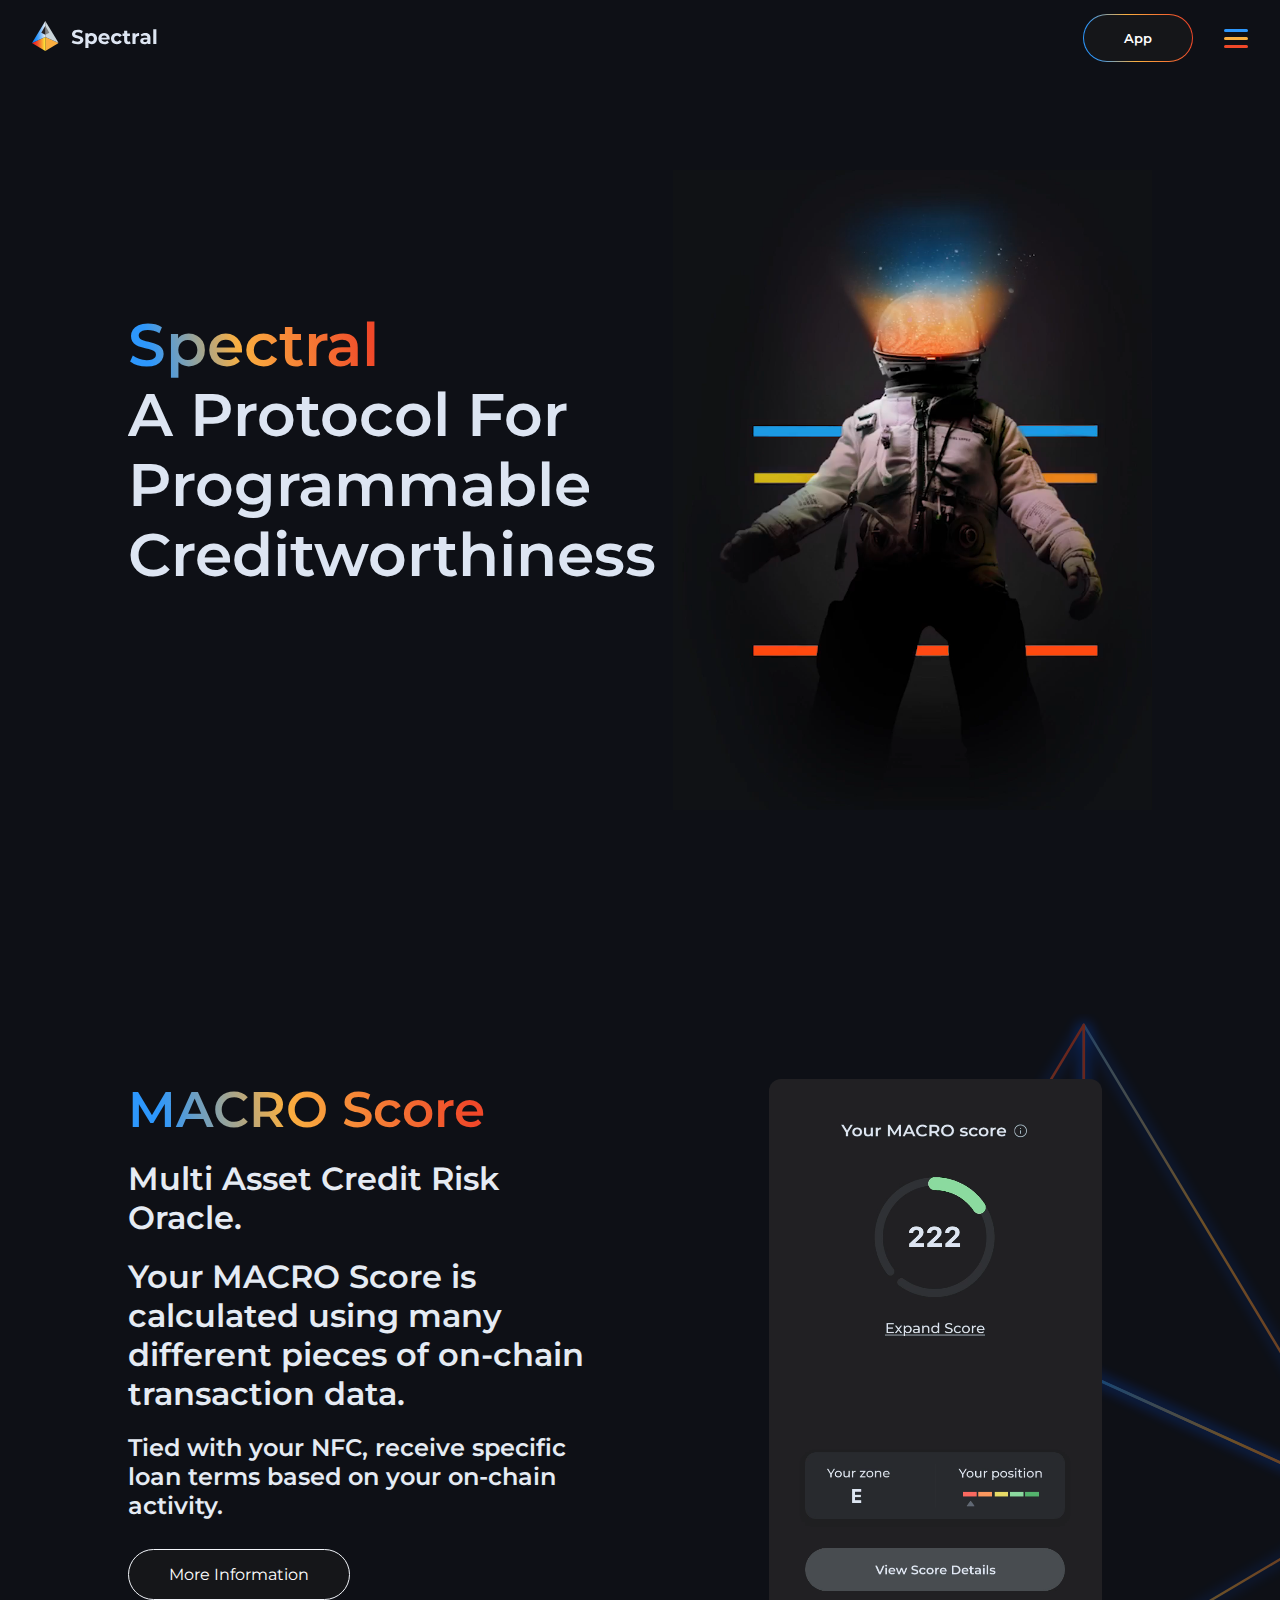
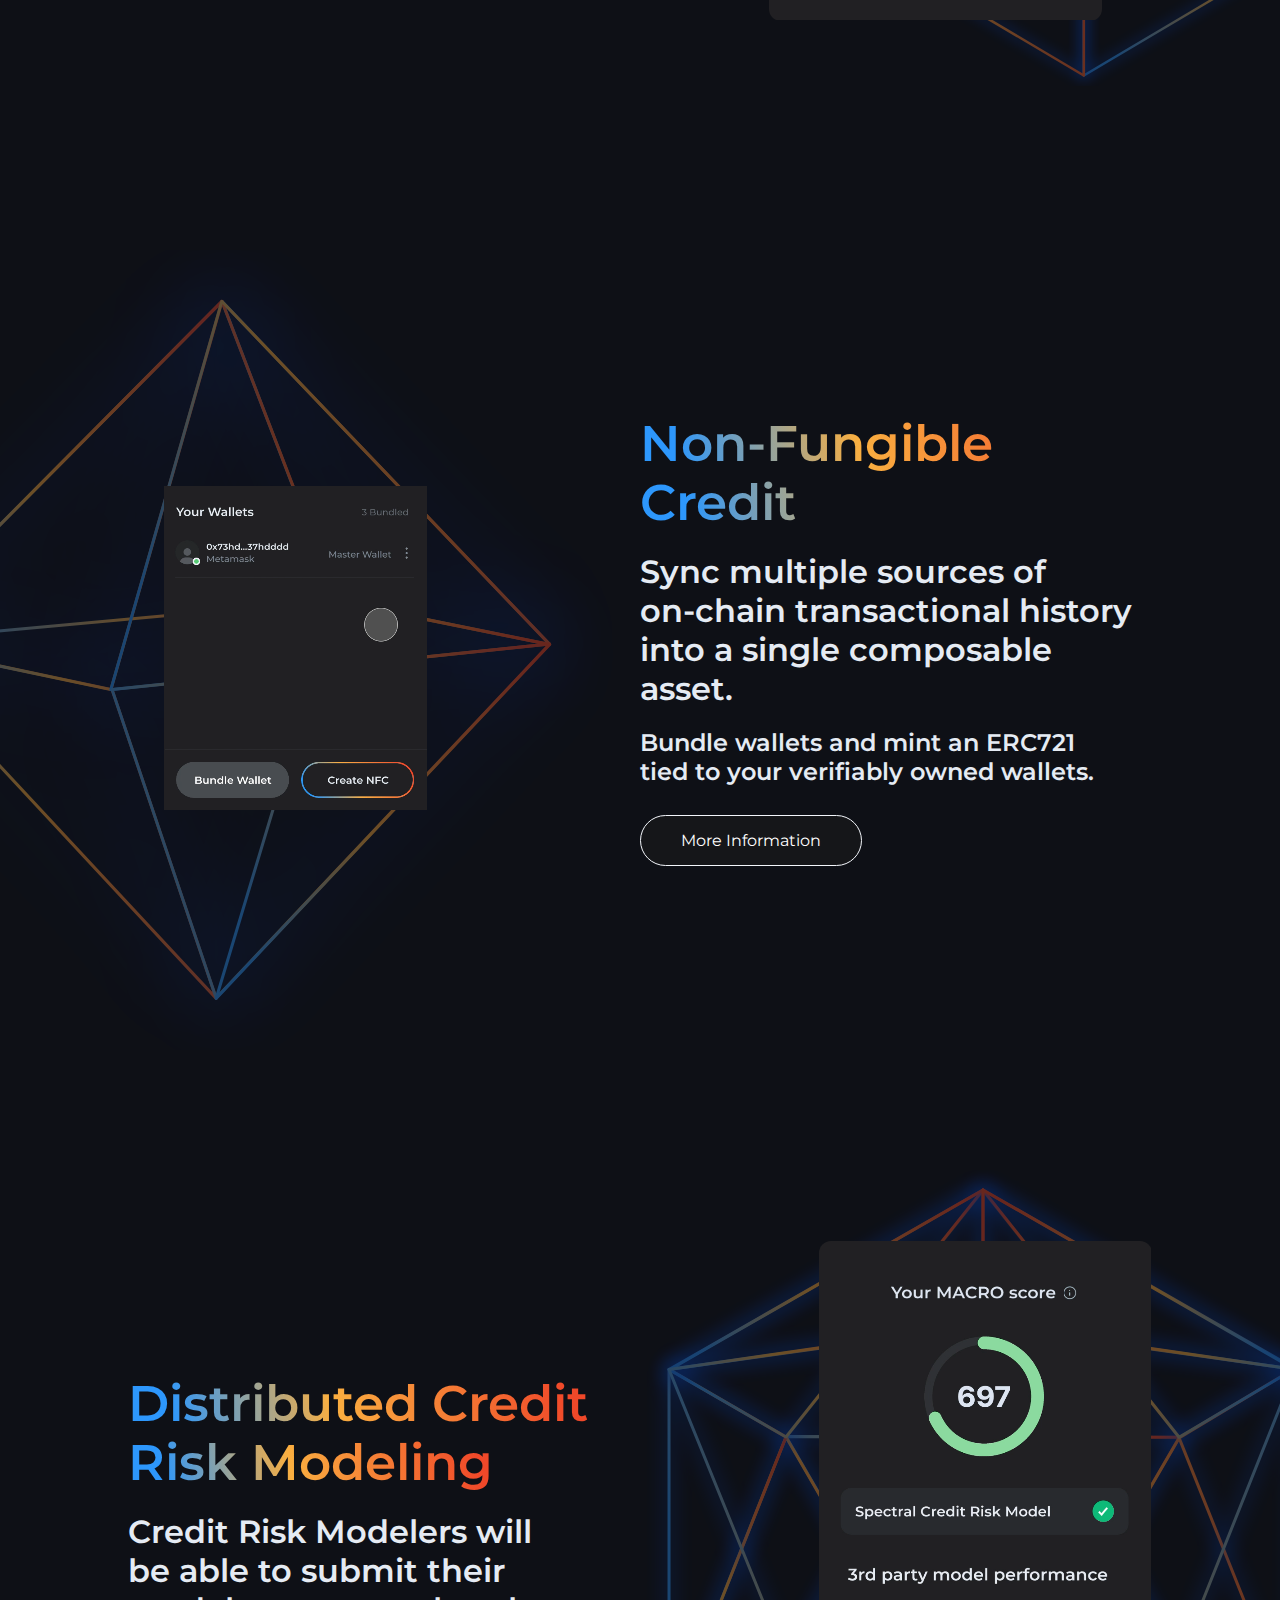
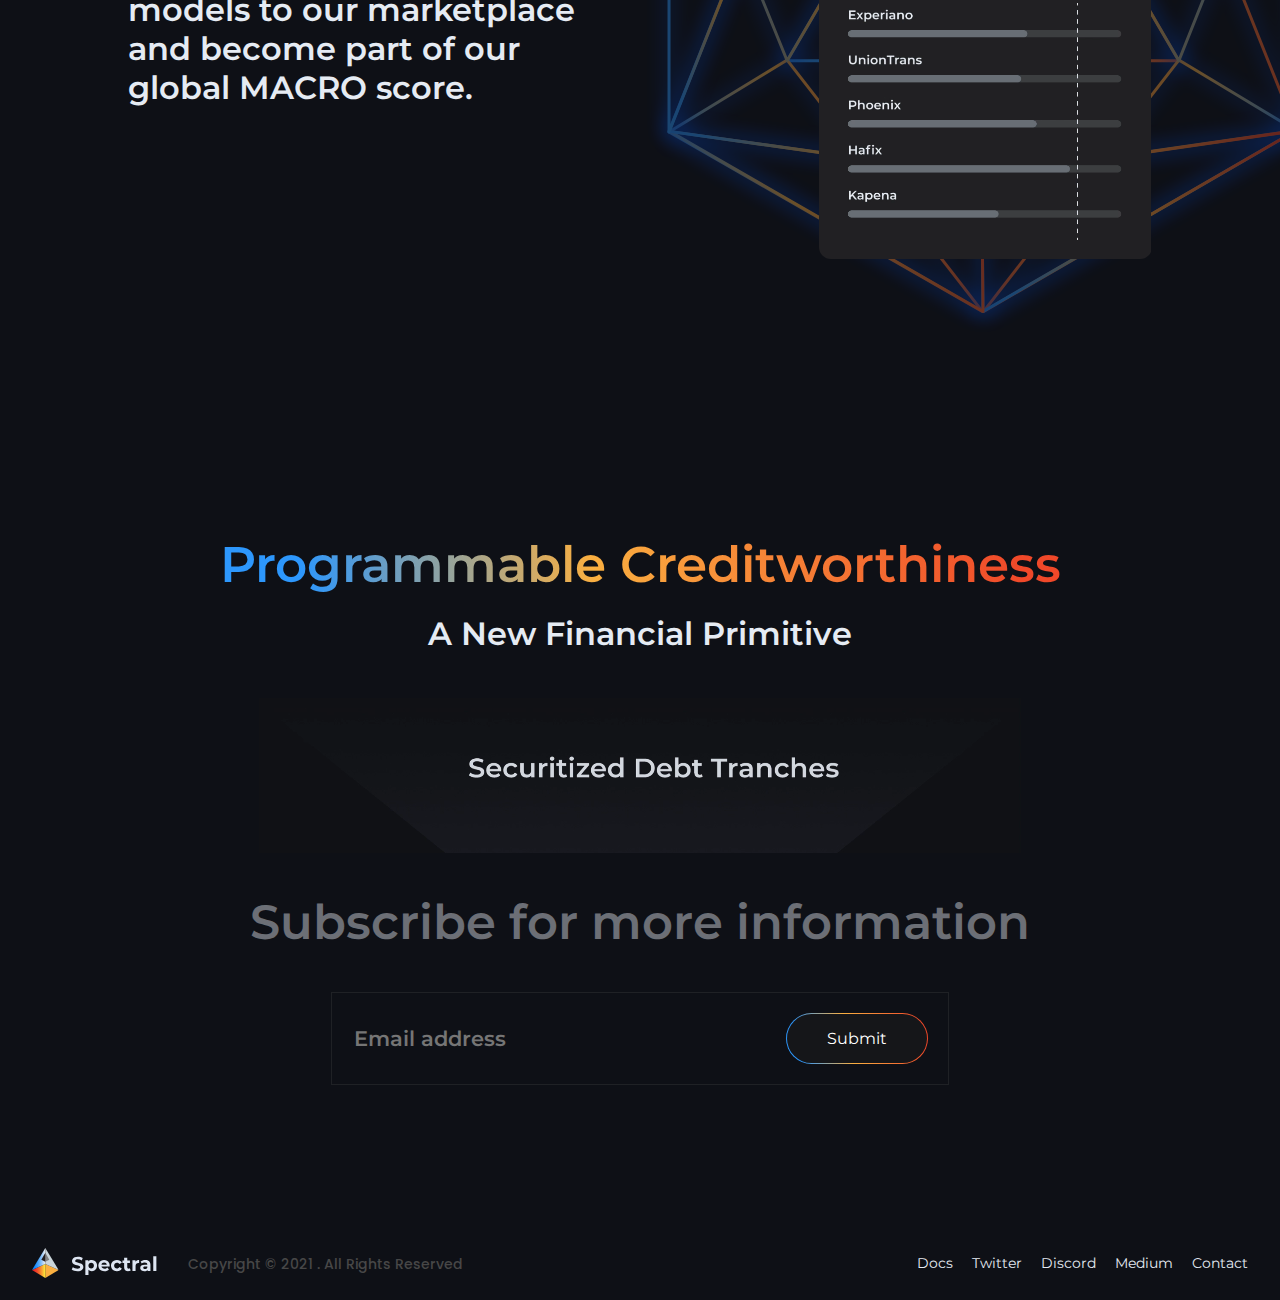
==== commit 76f62eb0: "change button to div" ====
--- a/home.html
+++ b/home.html
@@ -264,11 +264,11 @@
                 <div style="position: absolute; left: -5000px;" aria-hidden="true"><input type="text"
                     name="b_1574c1720b8bccb0a7c06c9a4_6ed13096dd" tabindex="-1" value=""></div>
                 <div class="clear btn-gradient-wrapper">
-                  <button type="" class='btn btn-gradient submit-btn' id='submit-btn'>
+                  <div type="" class='btn btn-gradient submit-btn' id='submit-btn'>
                     <!-- name="subscribe"
                     id="mc-embedded-subscribe" -->
                     Submit
-                  </button>
+                  </div>
                 </div>
 
               </div>
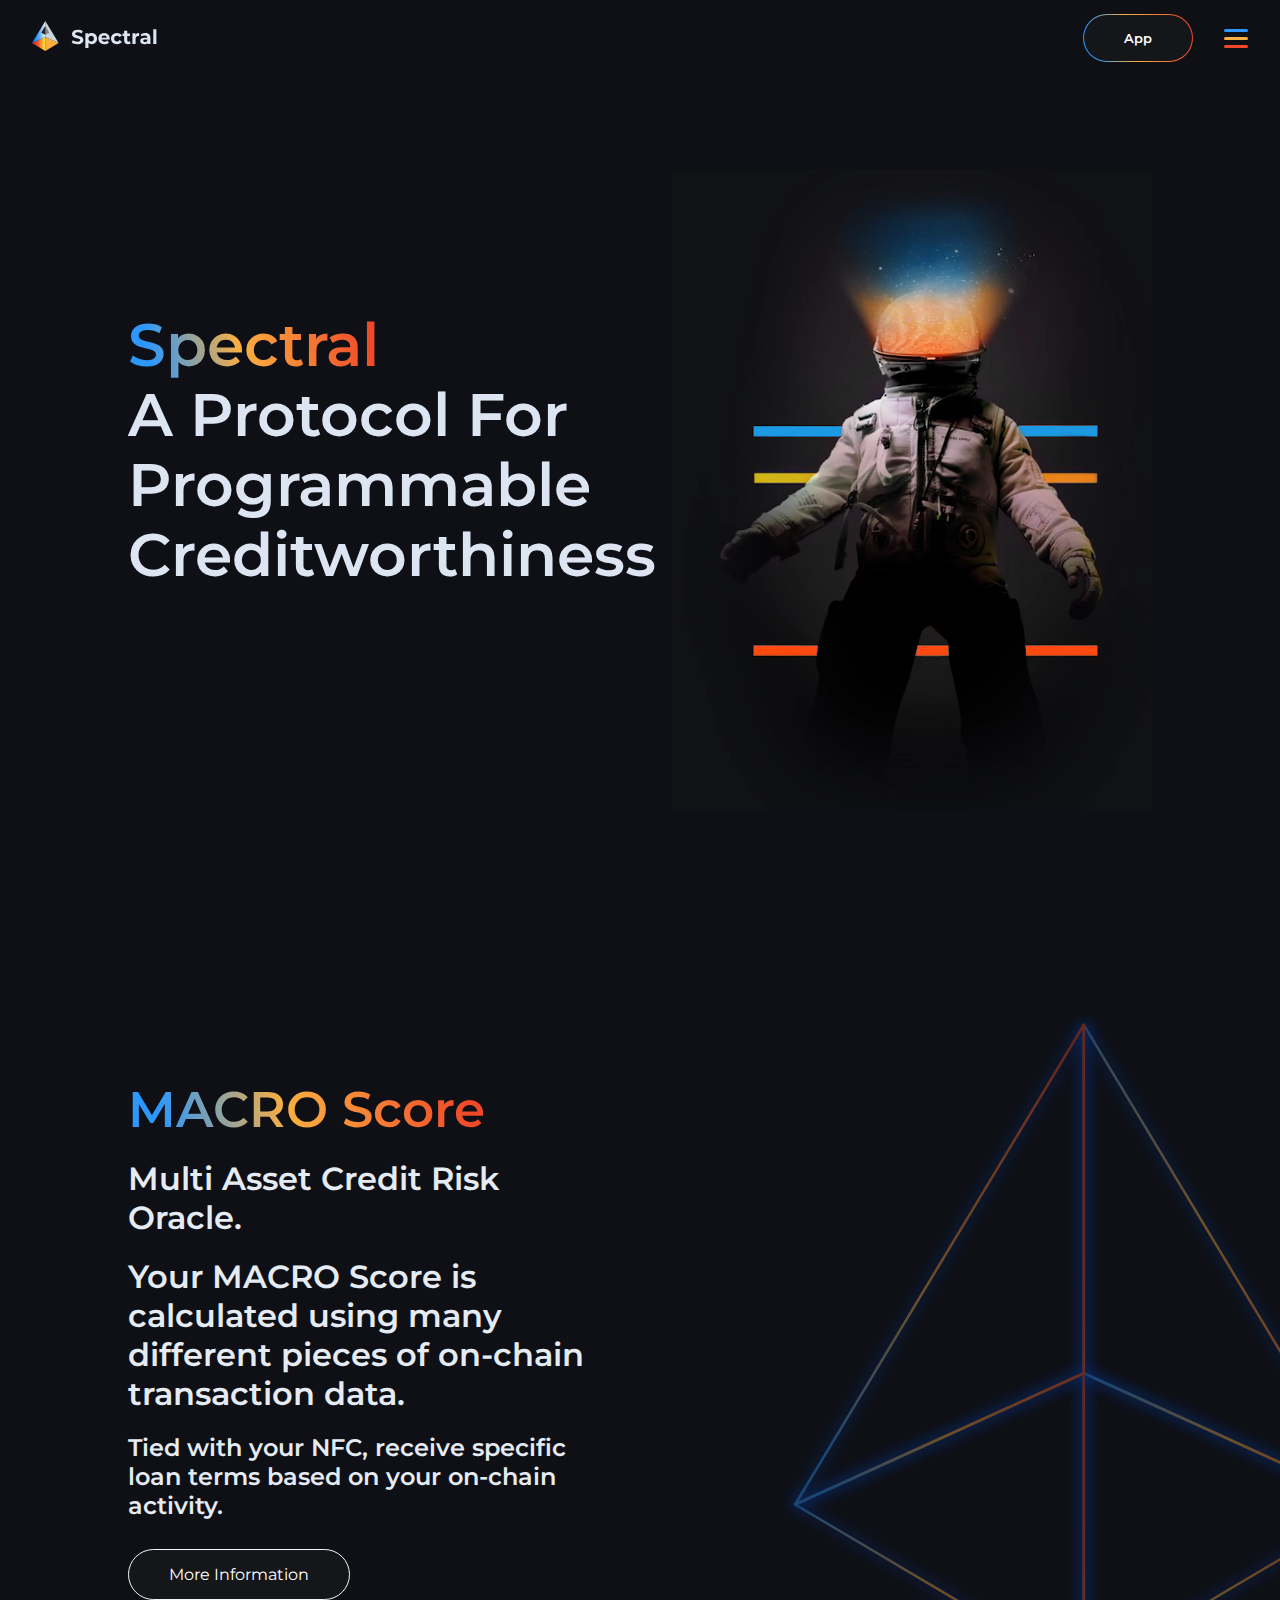
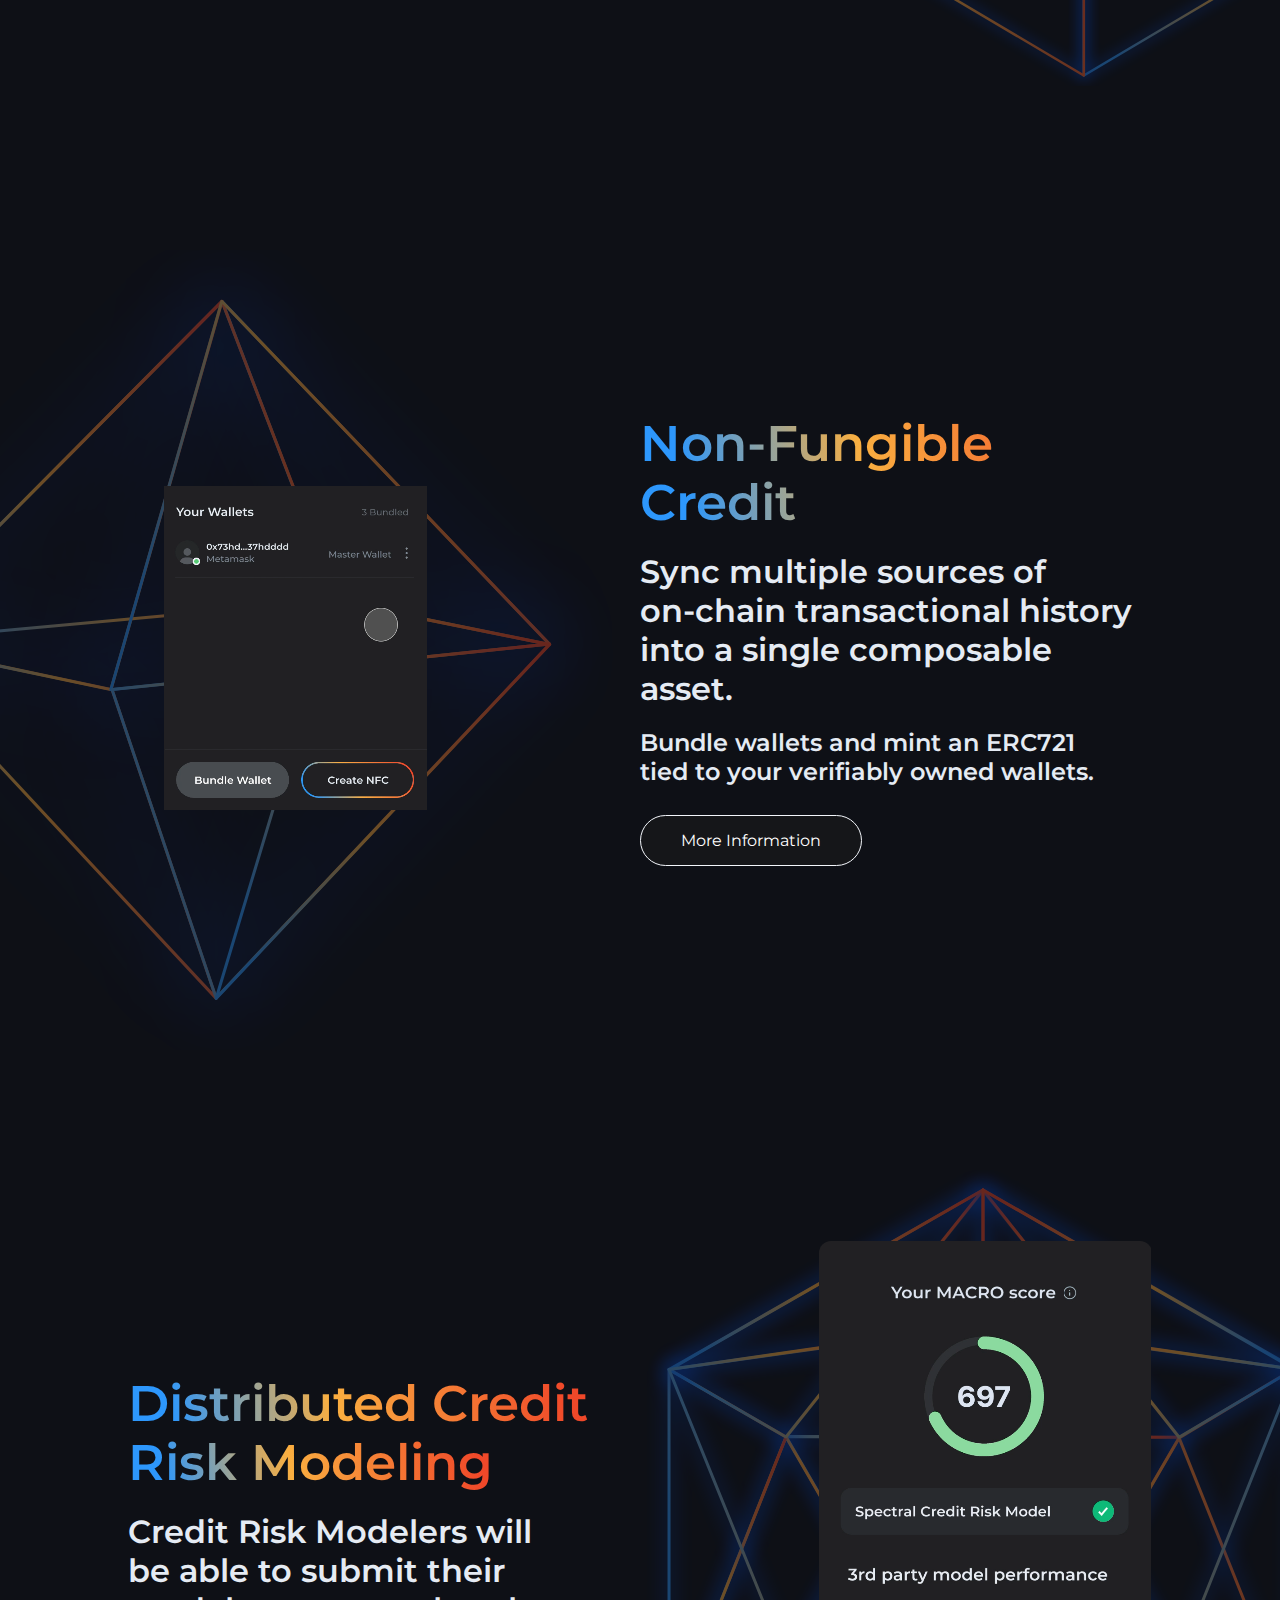
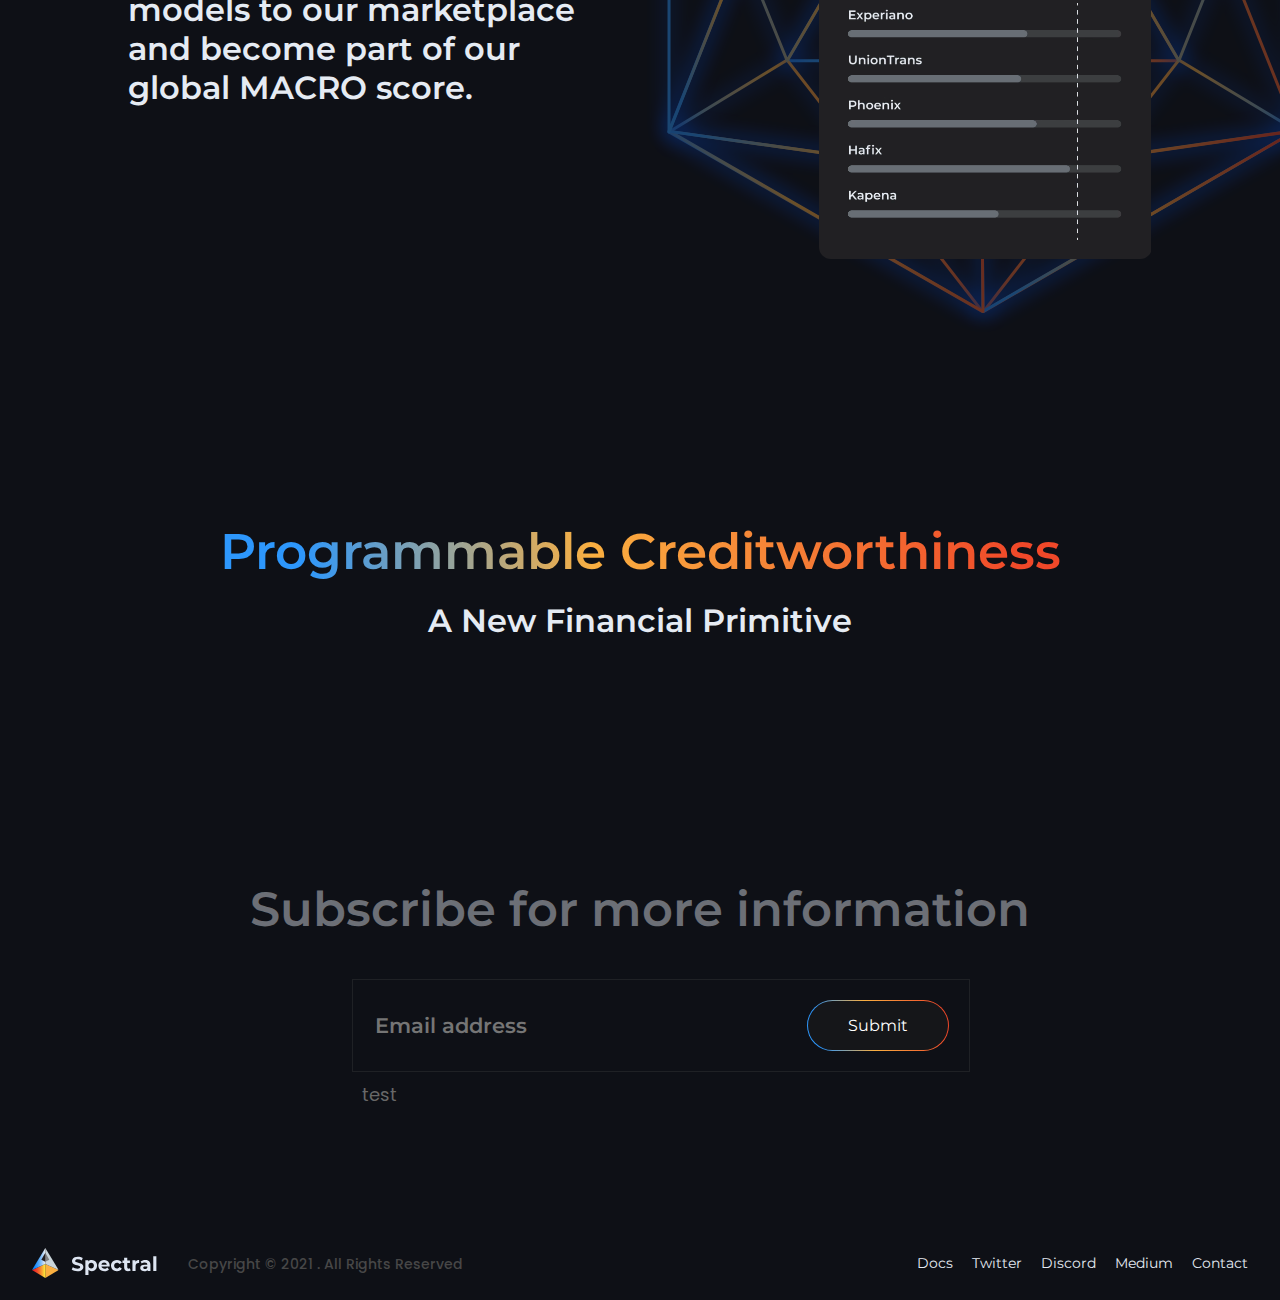
==== commit 3d476fb0: "added" ====
--- a/home.html
+++ b/home.html
@@ -239,10 +239,10 @@
           </video>
         </div>
         <h5 class='subscribe-text'>Subscribe for more information</h5>
-        <div>
+       
 
           <!-- Begin Mailchimp Signup Form -->
-          <!-- <div id="mc_embed_signup"> -->
+          <div class='email-form-wrapper'>
           <div id="mc_embed_signup">
             <form class='email-form' id="email-form"
               action="https://finance.us7.list-manage.com/subscribe/post?u=1574c1720b8bccb0a7c06c9a4&amp;id=6ed13096dd"
@@ -270,13 +270,10 @@
                     Submit
                   </div>
                 </div>
-
               </div>
             </form>
-
-          </div>
-
-          <!-- </div> -->
+          </div>
+          <span id='mailchimp-response'>test</span>
         </div>
       </div>
       <footer class='footer'>
--- a/css/style.css
+++ b/css/style.css
@@ -9,7 +9,7 @@
 }
 
 *:focus {
-  outline: none
+  outline: none;
 }
 
 h3,
@@ -25,14 +25,13 @@
 
 a {
   text-decoration: none;
-
 }
 
 input:-webkit-autofill,
 input:-webkit-autofill:hover,
 input:-webkit-autofill:focus,
 input:-webkit-autofill:active {
-  -webkit-box-shadow: 0 0 0 30px #0E1015 inset !important;
+  -webkit-box-shadow: 0 0 0 30px #0e1015 inset !important;
 }
 
 /*Change text in autofill textbox*/
@@ -55,7 +54,7 @@
   display: flex;
   justify-content: space-between;
   align-items: center;
-  background-color: #0E1016;
+  background-color: #0e1016;
   z-index: 2;
 }
 
@@ -75,7 +74,7 @@
 }
 
 .nav-link {
-  color: #E5EBF3;
+  color: #e5ebf3;
   font-size: 14px;
   line-height: 17px;
   background: none;
@@ -97,10 +96,10 @@
   -moz-transform: rotate(0deg);
   -o-transform: rotate(0deg);
   transform: rotate(0deg);
-  -webkit-transition: .5s ease-in-out;
-  -moz-transition: .5s ease-in-out;
-  -o-transition: .5s ease-in-out;
-  transition: .5s ease-in-out;
+  -webkit-transition: 0.5s ease-in-out;
+  -moz-transition: 0.5s ease-in-out;
+  -o-transition: 0.5s ease-in-out;
+  transition: 0.5s ease-in-out;
   cursor: pointer;
 }
 
@@ -117,26 +116,25 @@
   -moz-transform: rotate(0deg);
   -o-transform: rotate(0deg);
   transform: rotate(0deg);
-  -webkit-transition: .25s ease-in-out;
-  -moz-transition: .25s ease-in-out;
-  -o-transition: .25s ease-in-out;
-  transition: .25s ease-in-out;
+  -webkit-transition: 0.25s ease-in-out;
+  -moz-transition: 0.25s ease-in-out;
+  -o-transition: 0.25s ease-in-out;
+  transition: 0.25s ease-in-out;
 }
 
 #burger-icon span:nth-child(1) {
   top: 0px;
-  background: #2D97FC;
+  background: #2d97fc;
 }
 
 #burger-icon span:nth-child(2) {
   top: 8px;
-  background: #FAAF40;
-  ;
+  background: #faaf40;
 }
 
 #burger-icon span:nth-child(3) {
   top: 16px;
-  background: #F04829;
+  background: #f04829;
 }
 
 #burger-icon.open span:nth-child(1) {
@@ -145,7 +143,7 @@
   -moz-transform: rotate(135deg);
   -o-transform: rotate(135deg);
   transform: rotate(135deg);
-  background: #D2D2D2;
+  background: #d2d2d2;
 }
 
 #burger-icon.open span:nth-child(2) {
@@ -159,7 +157,7 @@
   -moz-transform: rotate(-135deg);
   -o-transform: rotate(-135deg);
   transform: rotate(-135deg);
-  background: #D2D2D2
+  background: #d2d2d2;
 }
 
 .width-unset {
@@ -168,7 +166,6 @@
 
 .video-mask {
   height: 100%;
-
 }
 
 video:focus {
@@ -183,7 +180,6 @@
 .remove-on-desktop {
   display: none;
 }
-
 
 /* modal */
 
@@ -209,13 +205,11 @@
   justify-content: center;
   flex-direction: column;
   align-items: center;
-
 }
 
 .modal-content .btn {
   padding: 15px 120px;
 }
-
 
 /* scroll-top */
 #scroll-top {
@@ -240,8 +234,6 @@
   cursor: pointer;
 }
 
-
-
 #scroll-top:hover {
   background: rgba(0, 0, 0, 0.9);
 }
@@ -253,14 +245,13 @@
   left: 17px;
   width: 12px;
   height: 12px;
-  border-top: 3px solid #DDE5F2;
-  border-right: 3px solid #DDE5F2;
+  border-top: 3px solid #dde5f2;
+  border-right: 3px solid #dde5f2;
 }
 
 .arrow-top {
   transform: rotate(-45deg);
 }
-
 
 .container {
   position: relative;
@@ -268,13 +259,12 @@
   overflow: hidden;
   transition: 1s cubic-bezier(0.5, 0, 0.5, 1);
   transform: translateY(0vh);
-
 }
 
 .section {
   width: 100%;
   height: 100vh;
-  background-color: #0E1016;
+  background-color: #0e1016;
   display: flex;
   align-items: center;
 }
@@ -301,24 +291,29 @@
 .page-heading {
   font-size: 50px;
   line-height: 59px;
-  color: #DDE5F2;
+  color: #dde5f2;
 }
 
 .page-subheading {
   font-size: 32px;
   line-height: 39px;
-  color: #E5EBF3;
+  color: #e5ebf3;
   margin: 20px 0;
 }
 
 .page-desc {
   font-size: 24px;
   line-height: 29px;
-  color: #E5EBF3;
+  color: #e5ebf3;
 }
 
 .gradient {
-  background: linear-gradient(257.92deg, #F04829 5.36%, #FAAF40 55.62%, #2D97FC 89.97%);
+  background: linear-gradient(
+    257.92deg,
+    #f04829 5.36%,
+    #faaf40 55.62%,
+    #2d97fc 89.97%
+  );
   -webkit-background-clip: text;
   -webkit-text-fill-color: transparent;
   color: transparent;
@@ -326,7 +321,7 @@
 
 .btn {
   background: #151619;
-  border: 1.63441px solid #F3F6FB;
+  border: 1.63441px solid #f3f6fb;
   box-sizing: border-box;
   border-radius: 100px;
   color: white;
@@ -341,7 +336,12 @@
   padding: 1px 1px;
   border-radius: 100px;
   position: relative;
-  background: linear-gradient(257.92deg, #F04829 5.36%, #FAAF40 55.62%, #2D97FC 89.97%);
+  background: linear-gradient(
+    257.92deg,
+    #f04829 5.36%,
+    #faaf40 55.62%,
+    #2d97fc 89.97%
+  );
   z-index: 1;
   /* padding: 3px; */
 }
@@ -373,7 +373,7 @@
   /* // to kill black line on right of video */
   transform: scale(1.1) translate(0px, 45px);
   float: left;
-  z-index: 1
+  z-index: 1;
 }
 
 /* page 2 */
@@ -381,7 +381,6 @@
 .page-2 .page-container-left {
   max-width: 490px;
 }
-
 
 .page-2-geo {
   position: absolute;
@@ -416,7 +415,6 @@
   flex-direction: column;
   align-items: center;
   justify-content: center;
-
 }
 
 .page-5 .page-5-content {
@@ -443,7 +441,7 @@
 }
 
 .subscribe-text {
-  color: #E5EBF370;
+  color: #e5ebf370;
   font-size: 48px;
   line-height: 59px;
   text-align: center;
@@ -462,14 +460,18 @@
   display: flex;
 }
 
+.email-form-wrapper {
+  width: 45%;
+  margin: 0 auto;
+}
+
 .email-form {
   display: flex;
   justify-content: space-between;
-  width: 45%;
+  width: 100%;
   margin: 10px auto;
   padding: 20px;
   border: 1px solid #47474750;
-  ;
 }
 
 .email-field {
@@ -485,7 +487,7 @@
 
 .email-field:focus {
   outline-width: 0;
-  border-bottom: 1px solid #686868
+  border-bottom: 1px solid #686868;
 }
 
 .email-form::placeholder {
@@ -496,6 +498,15 @@
 
 .submit-btn {
   -webkit-appearance: none;
+}
+
+#mailchimp-response {
+  font-size: 18px;
+  line-height: 26px;
+  color: #686868;
+  padding-top: 10px;
+  padding-left: 10px;
+  font-family: Poppins;
 }
 
 /* page 5 */
@@ -528,13 +539,9 @@
   font-weight: 500;
 }
 
-
 /* media queries for mobile */
 
 @media only screen and (max-width: 1100px) {
-
-
-
   body,
   .container {
     overflow-y: scroll !important;
@@ -593,7 +600,7 @@
   .page-subheading {
     font-size: 32px;
     line-height: 39px;
-    color: #E5EBF3;
+    color: #e5ebf3;
     margin: 20px 0;
   }
 
@@ -605,7 +612,7 @@
   .page-desc {
     font-size: 24px;
     line-height: 29px;
-    color: #E5EBF3;
+    color: #e5ebf3;
   }
 
   .video {
@@ -622,7 +629,7 @@
     height: 95vh;
     width: 100%;
     top: 2%;
-    background: #0E1016;
+    background: #0e1016;
     z-index: 2;
     transform: translateY(-100%);
     transition: 0.7s all ease-in-out;
@@ -634,7 +641,6 @@
     align-items: center;
     height: 90%;
     width: 100%;
-
   }
 
   #mobile-nav-menu-links .nav-link {
@@ -682,9 +688,7 @@
 
   .page-1-video {
     transform: unset;
-
-  }
-
+  }
 
   /* page 2 */
   .page-2 .btn {
@@ -694,7 +698,7 @@
   .page-2-geo {
     right: -44px;
     transform: translate(22%, 29%);
-    width: 100%
+    width: 100%;
   }
 
   .page-2-video {
@@ -719,7 +723,6 @@
   .page-3-video {
     width: 100% !important;
     padding-bottom: 80px;
-    ;
   }
 
   /* page-4 */
@@ -735,7 +738,7 @@
   /* page-5 */
 
   .page-5 .page-5-content {
-    transform: unset
+    transform: unset;
   }
 
   .page-5 .page-heading {
@@ -794,7 +797,6 @@
     /* width: 100px; */
   }
 
-
   .footer {
     flex-direction: column;
     transform: unset;
@@ -824,4 +826,4 @@
     margin: 20px 0;
     text-align: left;
   }
-}+}
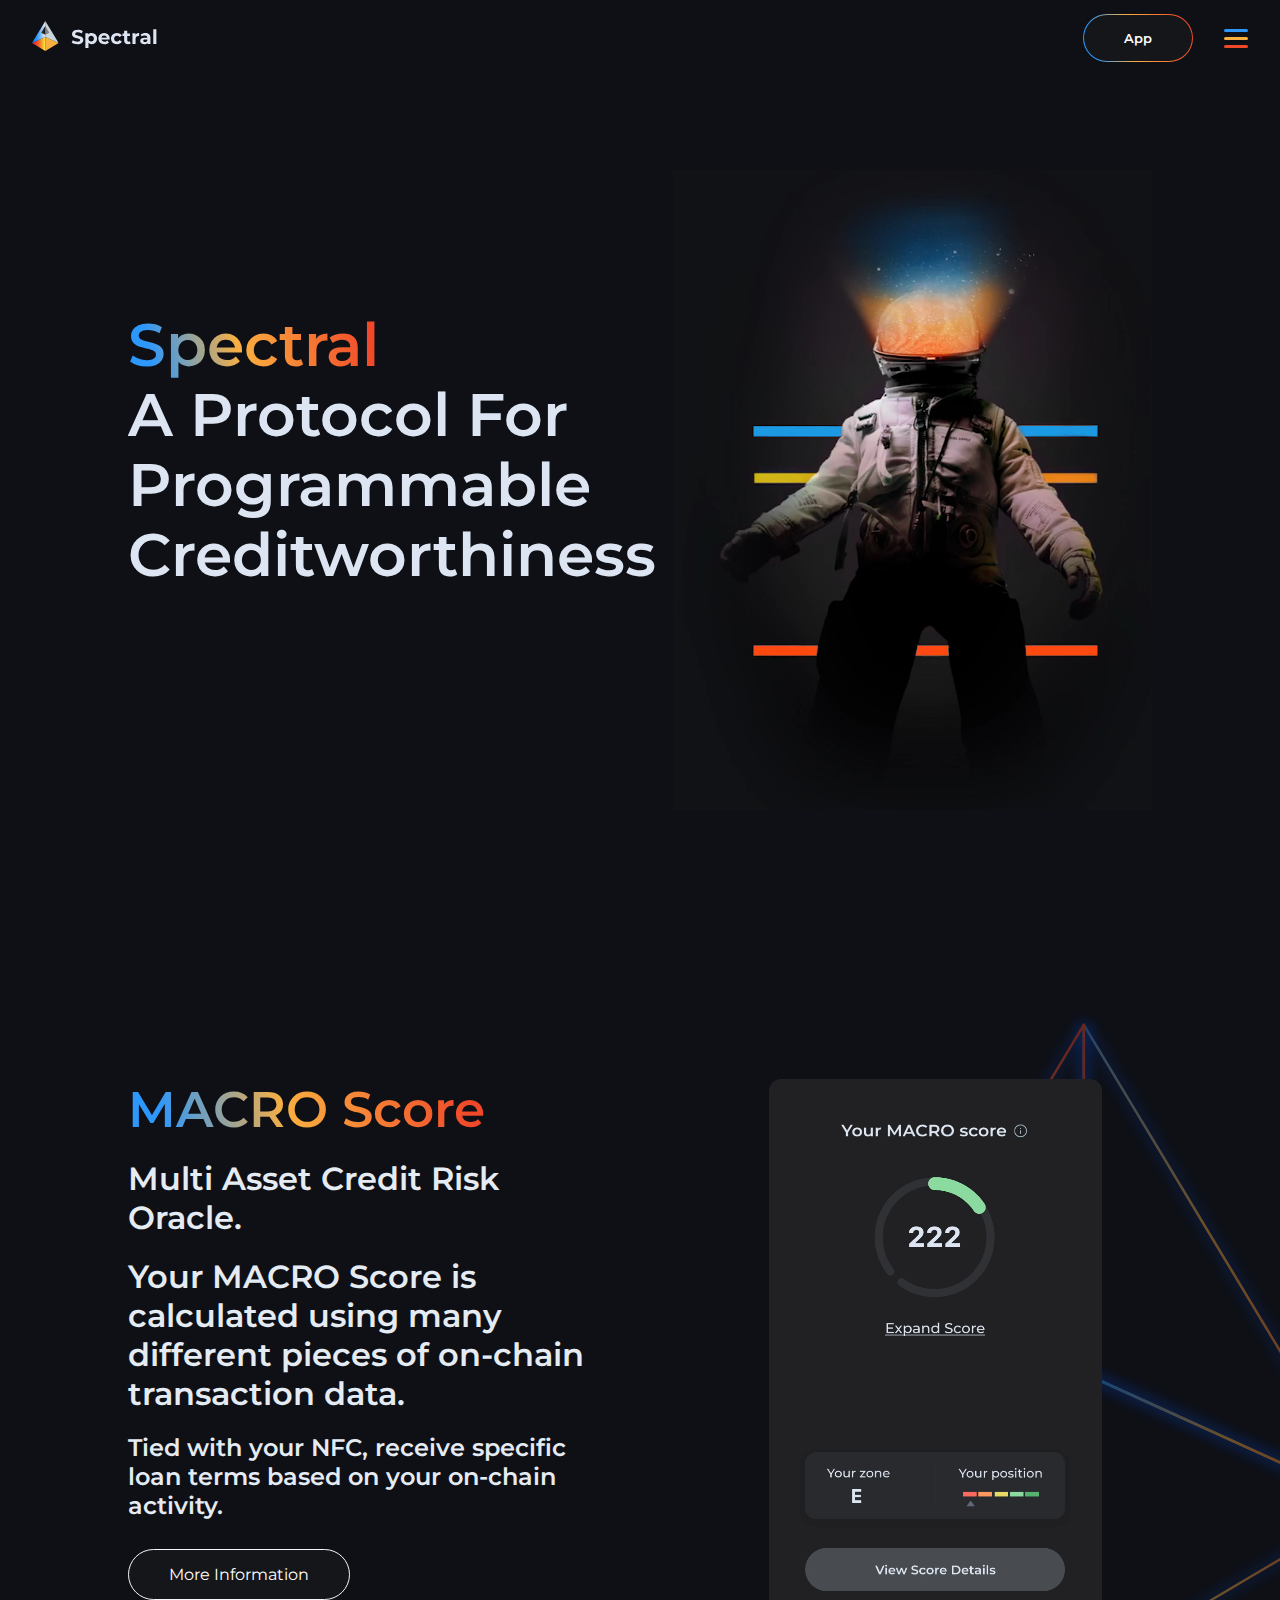
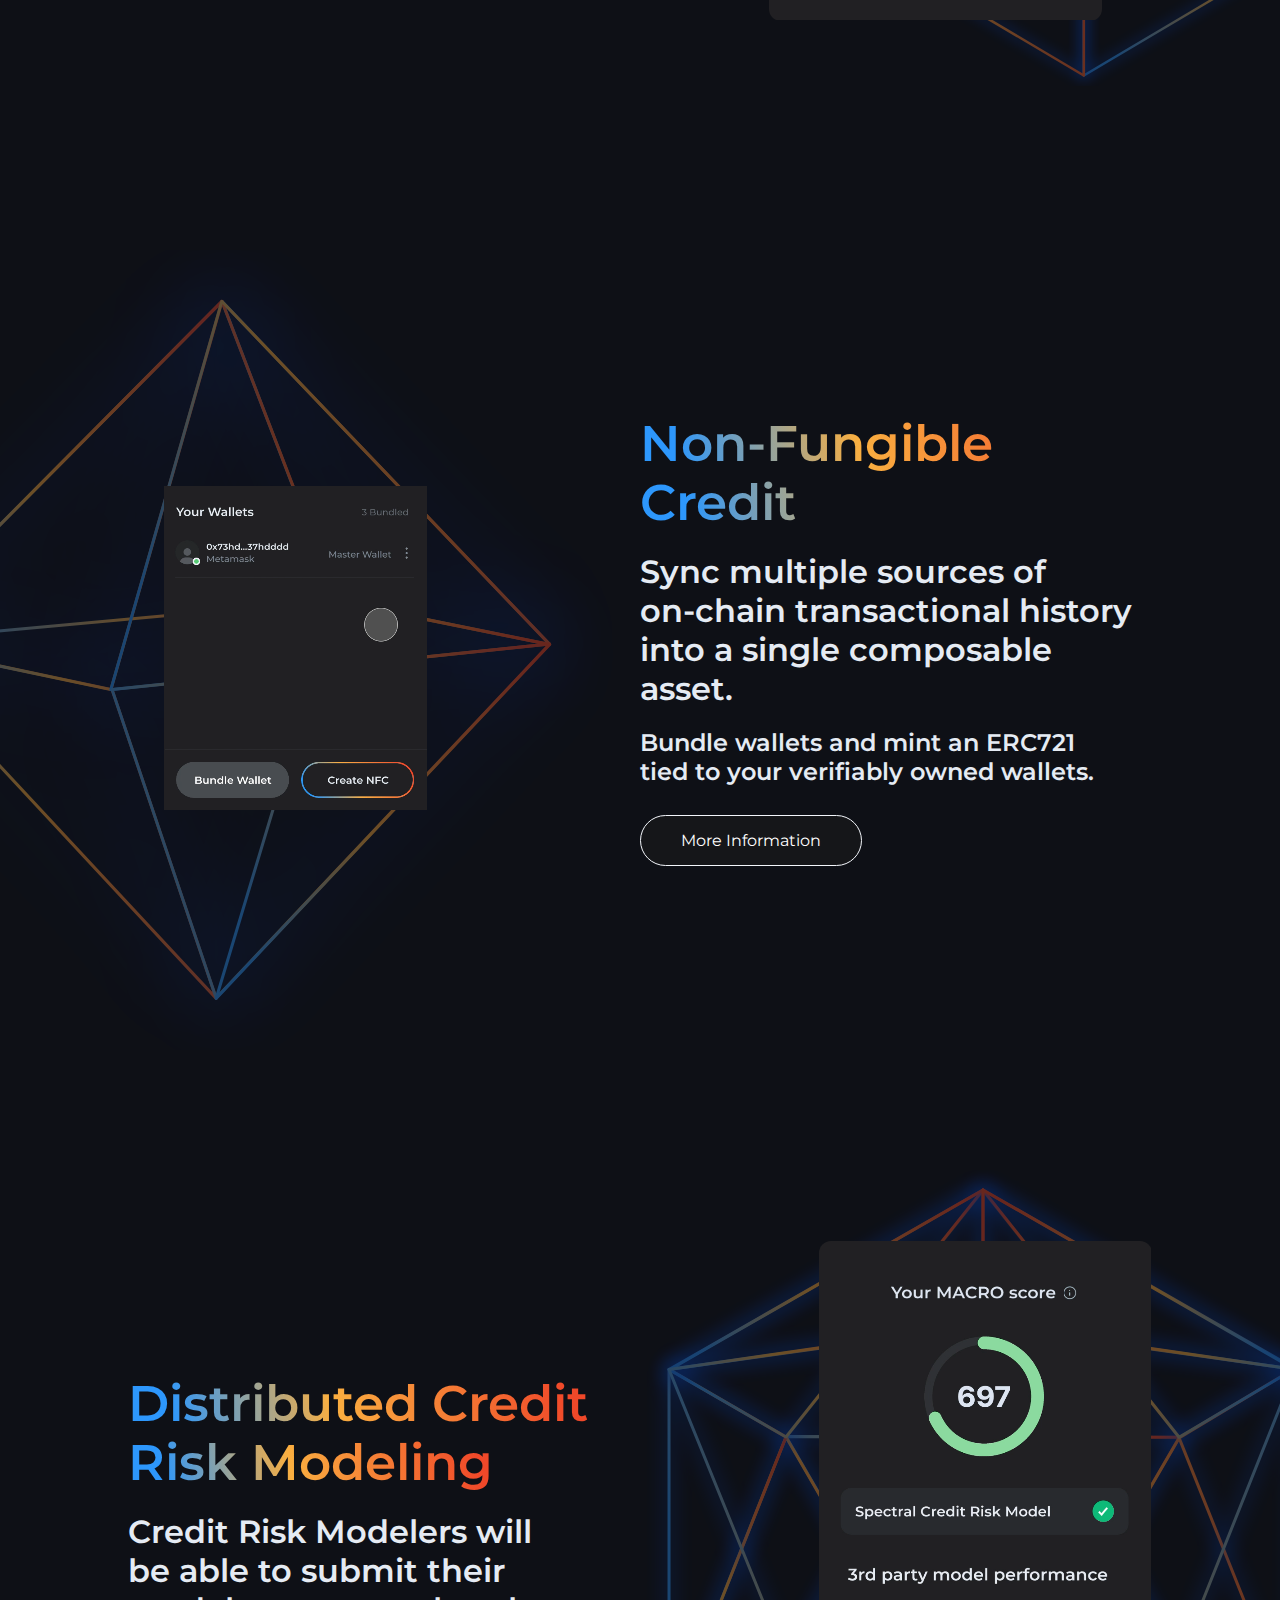
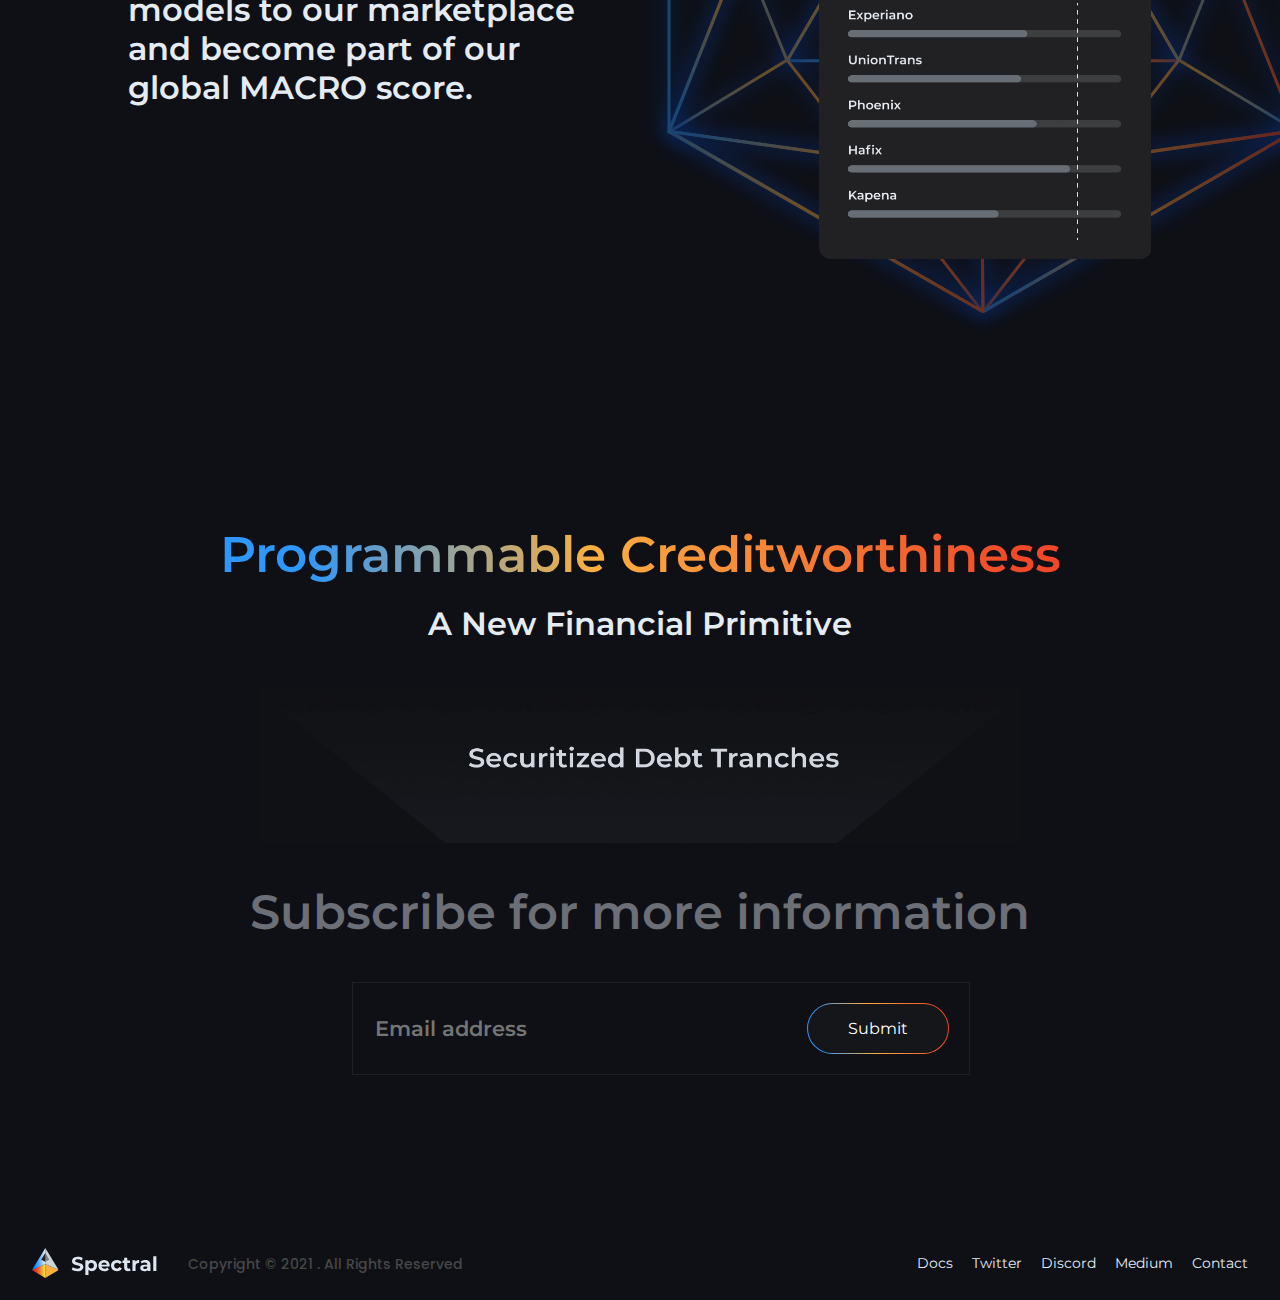
==== commit ff796edf: "revise error message" ====
--- a/home.html
+++ b/home.html
@@ -273,7 +273,7 @@
               </div>
             </form>
           </div>
-          <span id='mailchimp-response'>test</span>
+          <span id='mailchimp-response'></span>
         </div>
       </div>
       <footer class='footer'>
--- a/css/style.css
+++ b/css/style.css
@@ -501,8 +501,8 @@
 }
 
 #mailchimp-response {
-  font-size: 18px;
-  line-height: 26px;
+  font-size: 16px;
+  line-height: 20px;
   color: #686868;
   padding-top: 10px;
   padding-left: 10px;
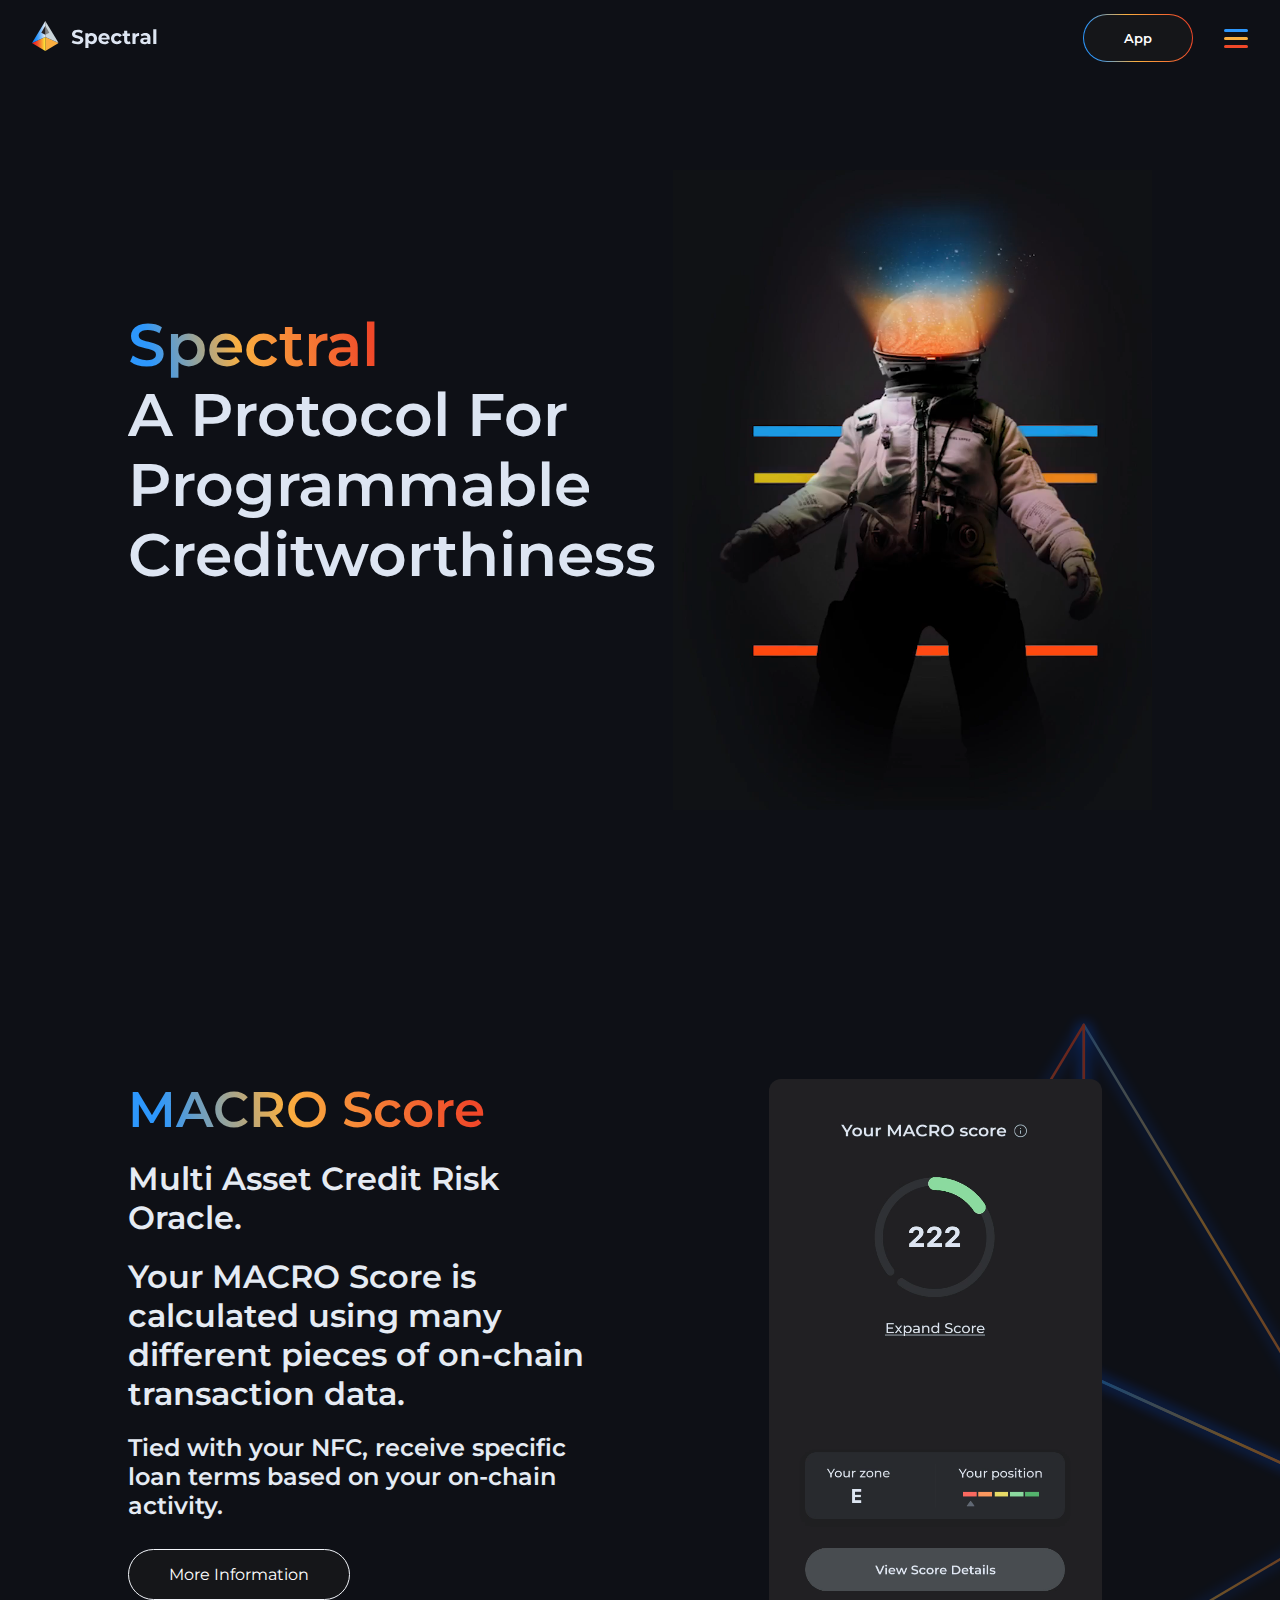
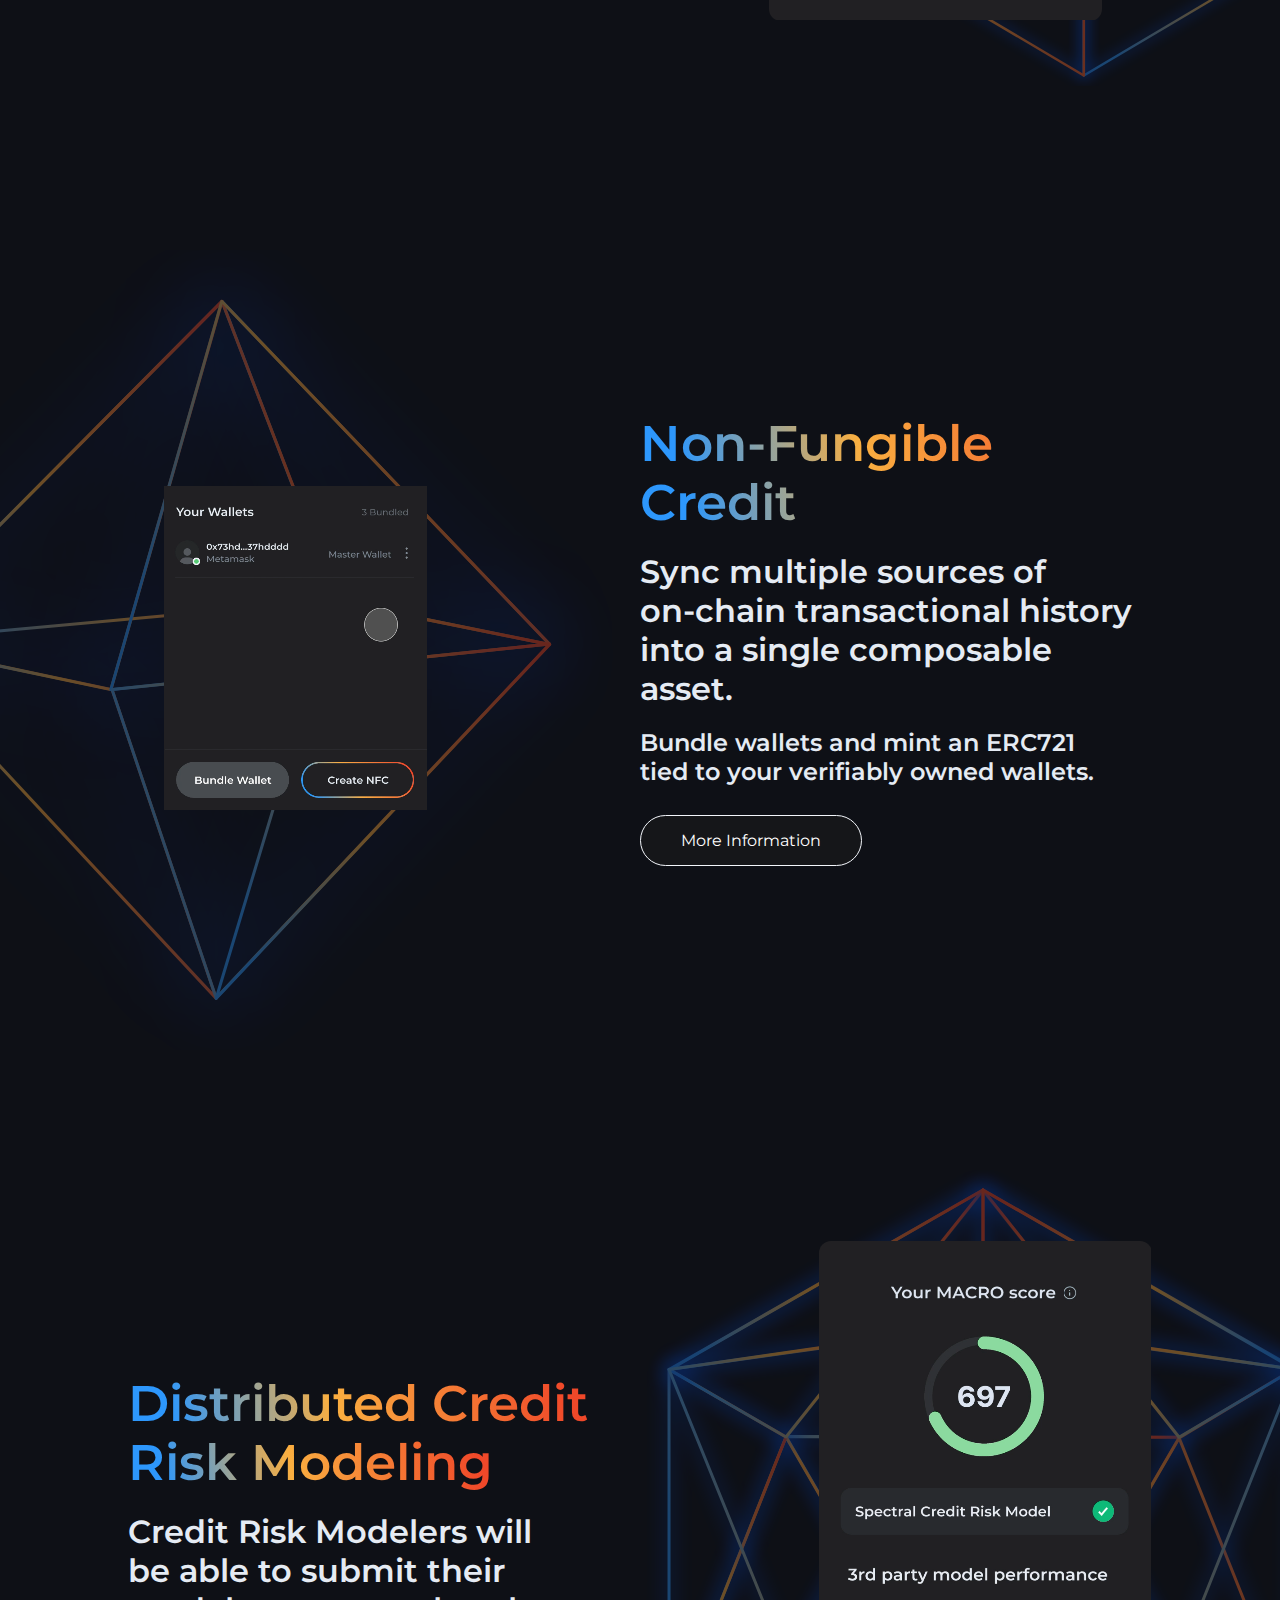
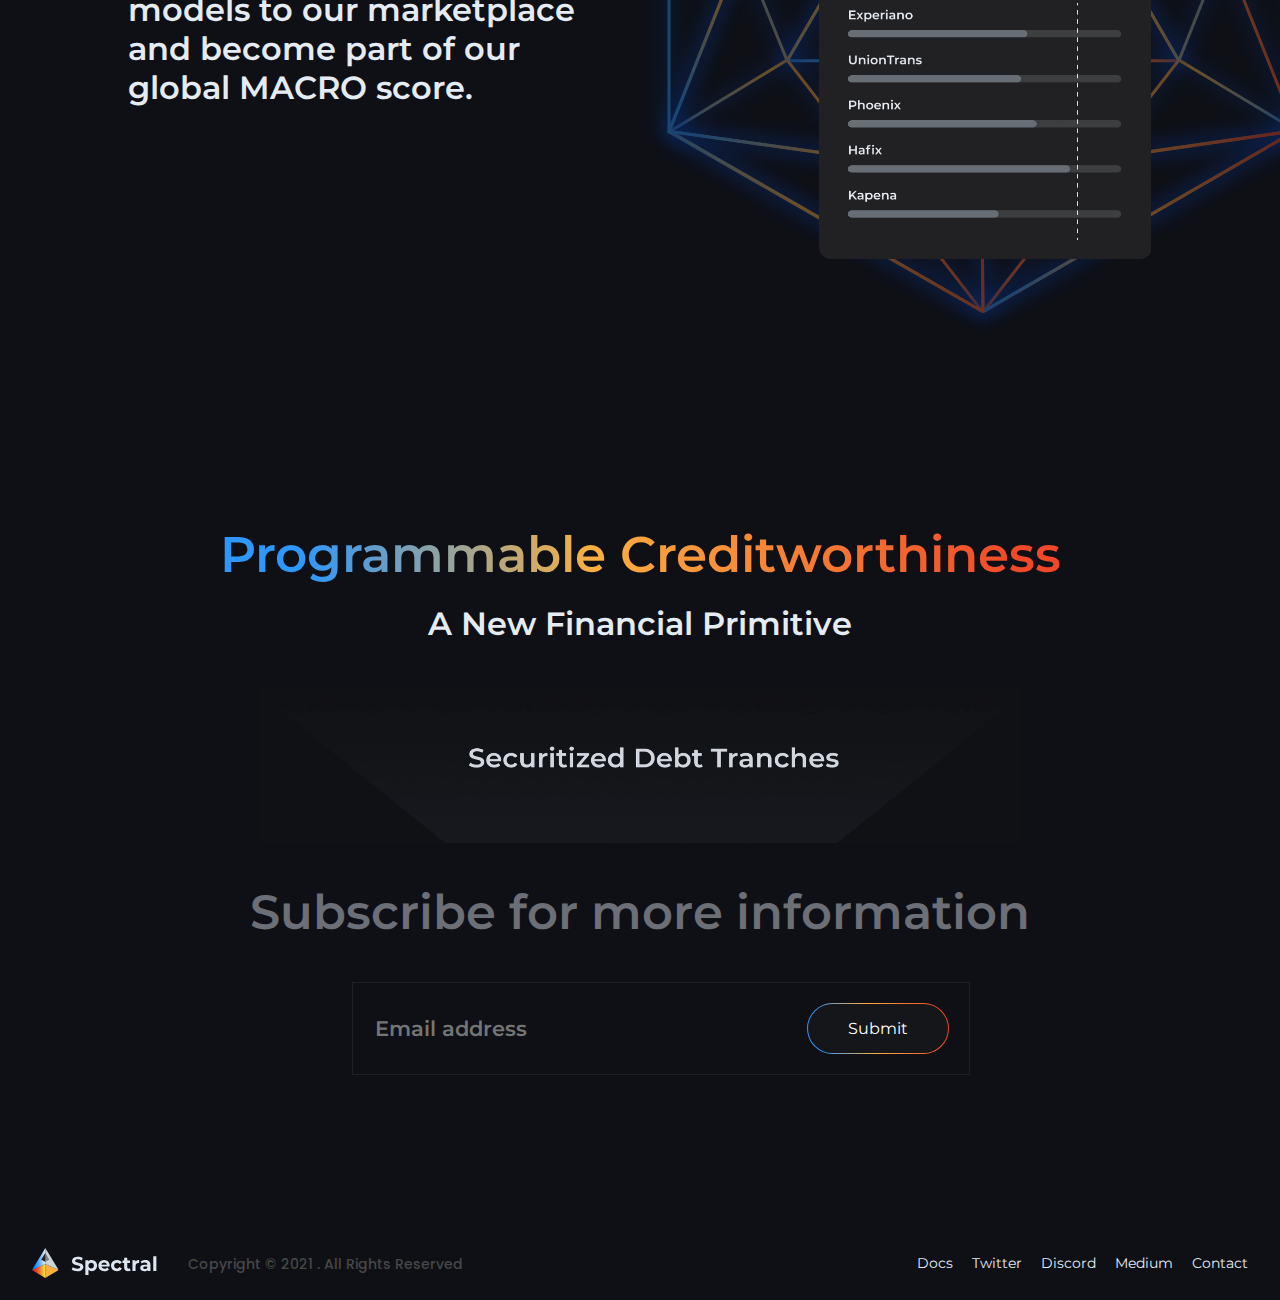
==== commit 1befae97: "updated response wrapper style" ====
--- a/home.html
+++ b/home.html
@@ -273,7 +273,9 @@
               </div>
             </form>
           </div>
+          <div class='mailchimp-response-wrapper'>
           <span id='mailchimp-response'></span>
+          </div>
         </div>
       </div>
       <footer class='footer'>
--- a/css/style.css
+++ b/css/style.css
@@ -774,11 +774,15 @@
 
   /* mailchimp */
 
+  .email-form-wrapper {
+    width: 95%;
+    margin-bottom: 40px;
+  }
   .email-form {
     font-size: 16px;
     line-height: 20px;
     margin: 30px auto;
-    margin-bottom: 60px;
+    margin-bottom: 5px;
     width: 85%;
     padding: 15px;
   }
@@ -795,6 +799,17 @@
 
   .email-form .btn-gradient-wrapper {
     /* width: 100px; */
+  }
+
+  .mailchimp-response-wrapper {
+    width: 85%;
+    margin: 0 auto;
+    margin-bottom: 50px;
+  }
+  #mailchimp-response {
+    padding-left: 5%;
+    font-size: 11px;
+    line-height: 18px;
   }
 
   .footer {
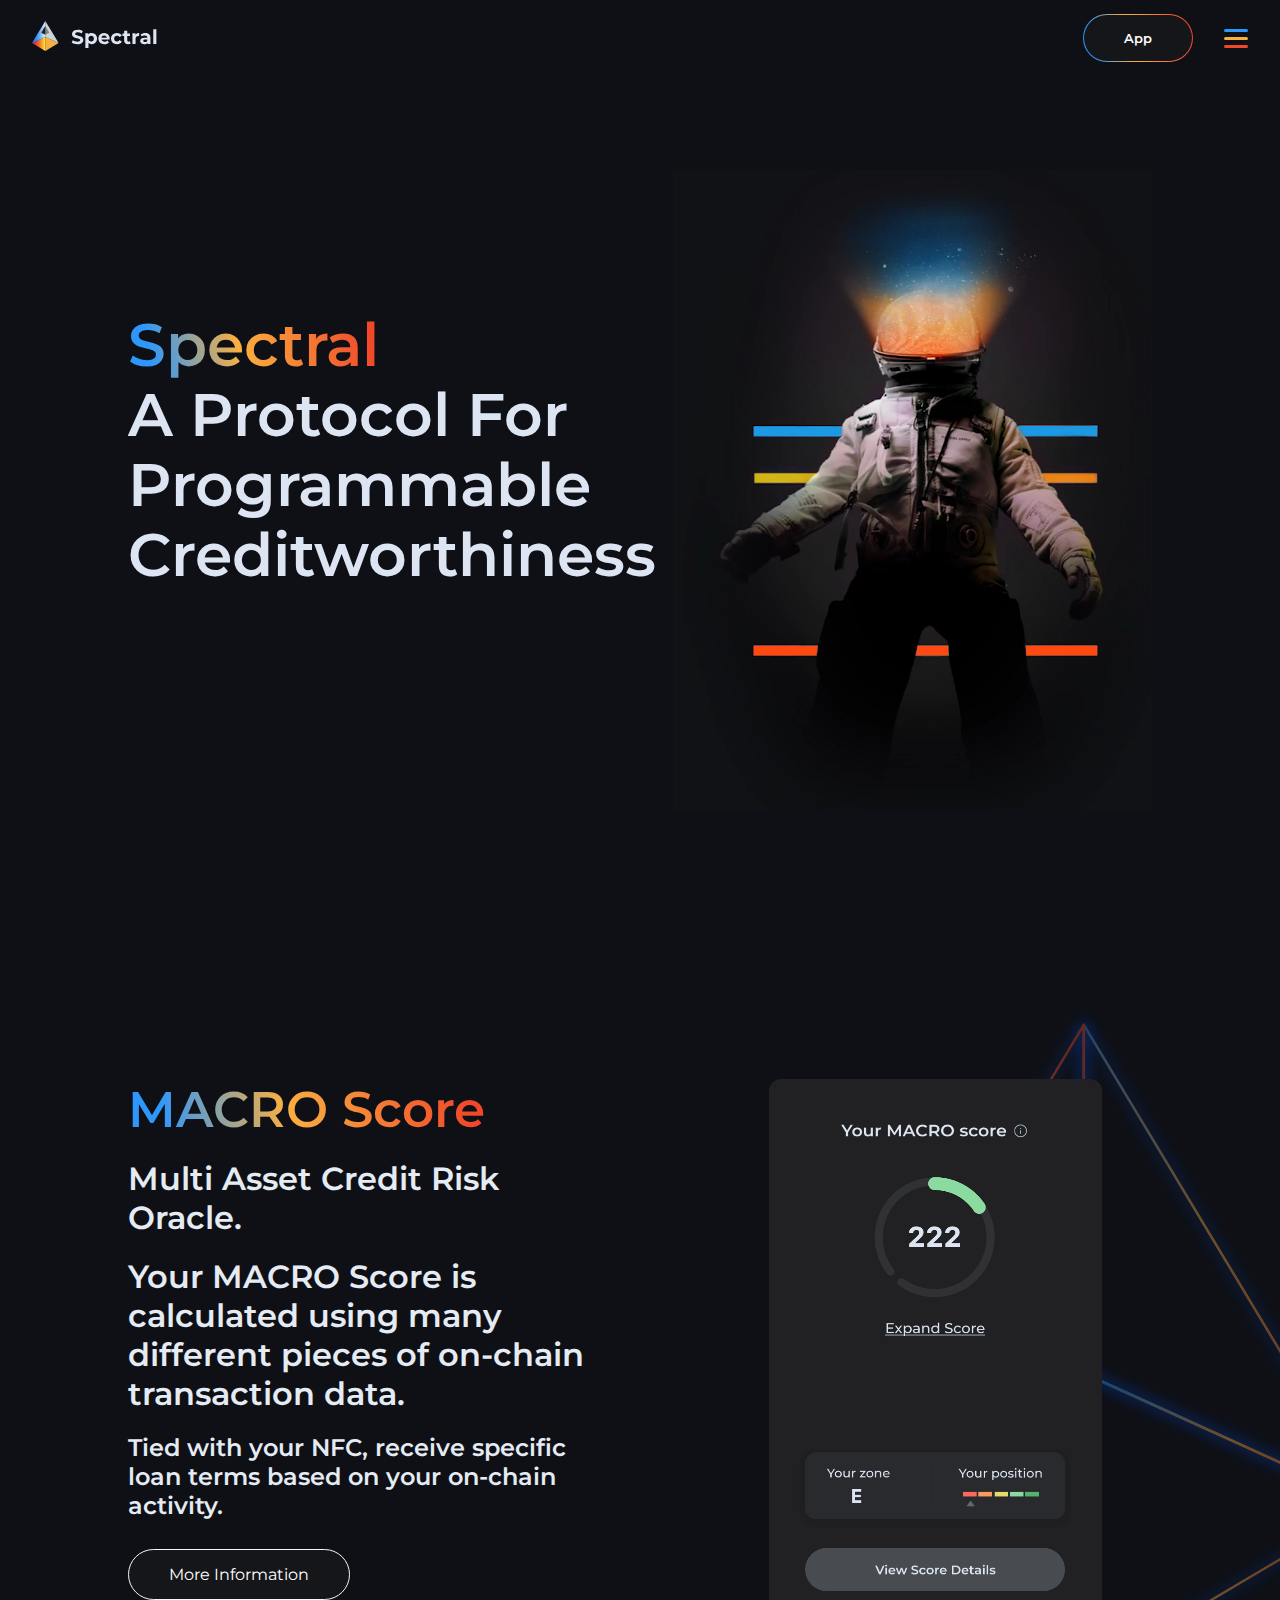
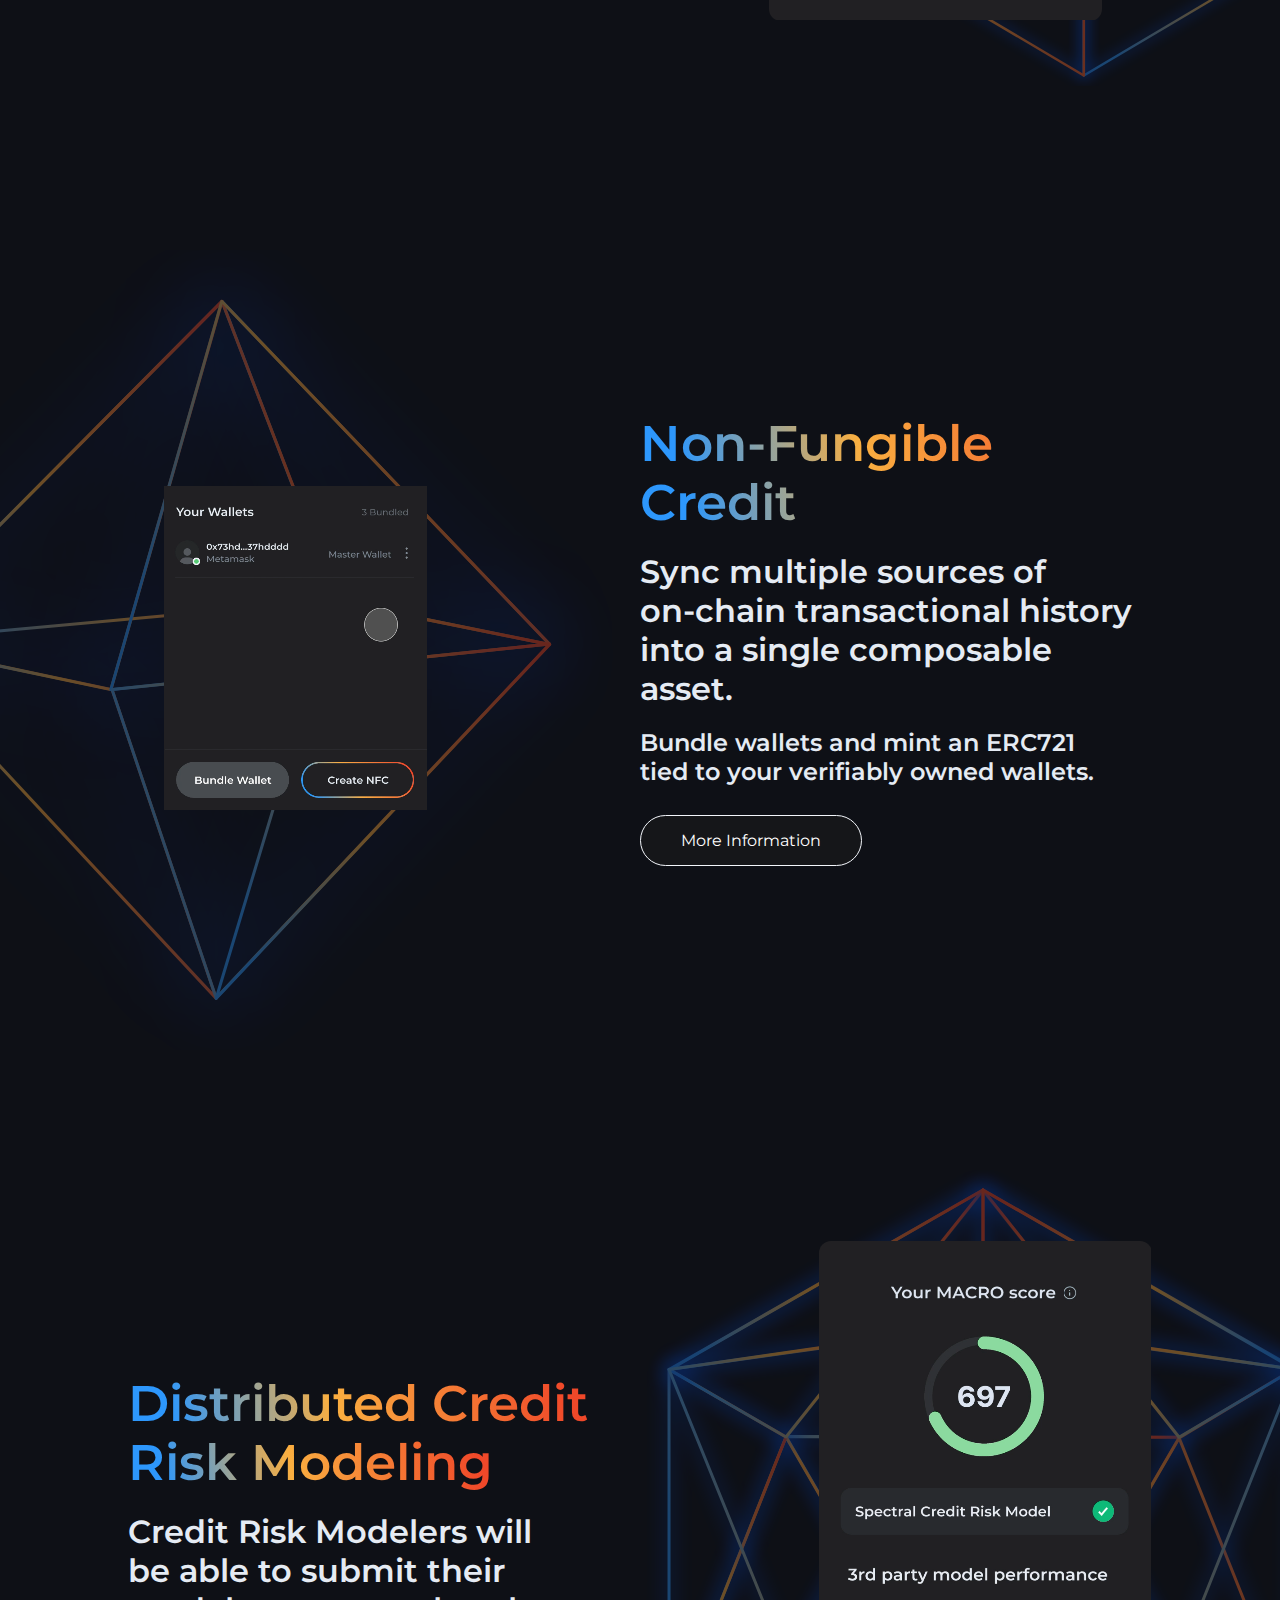
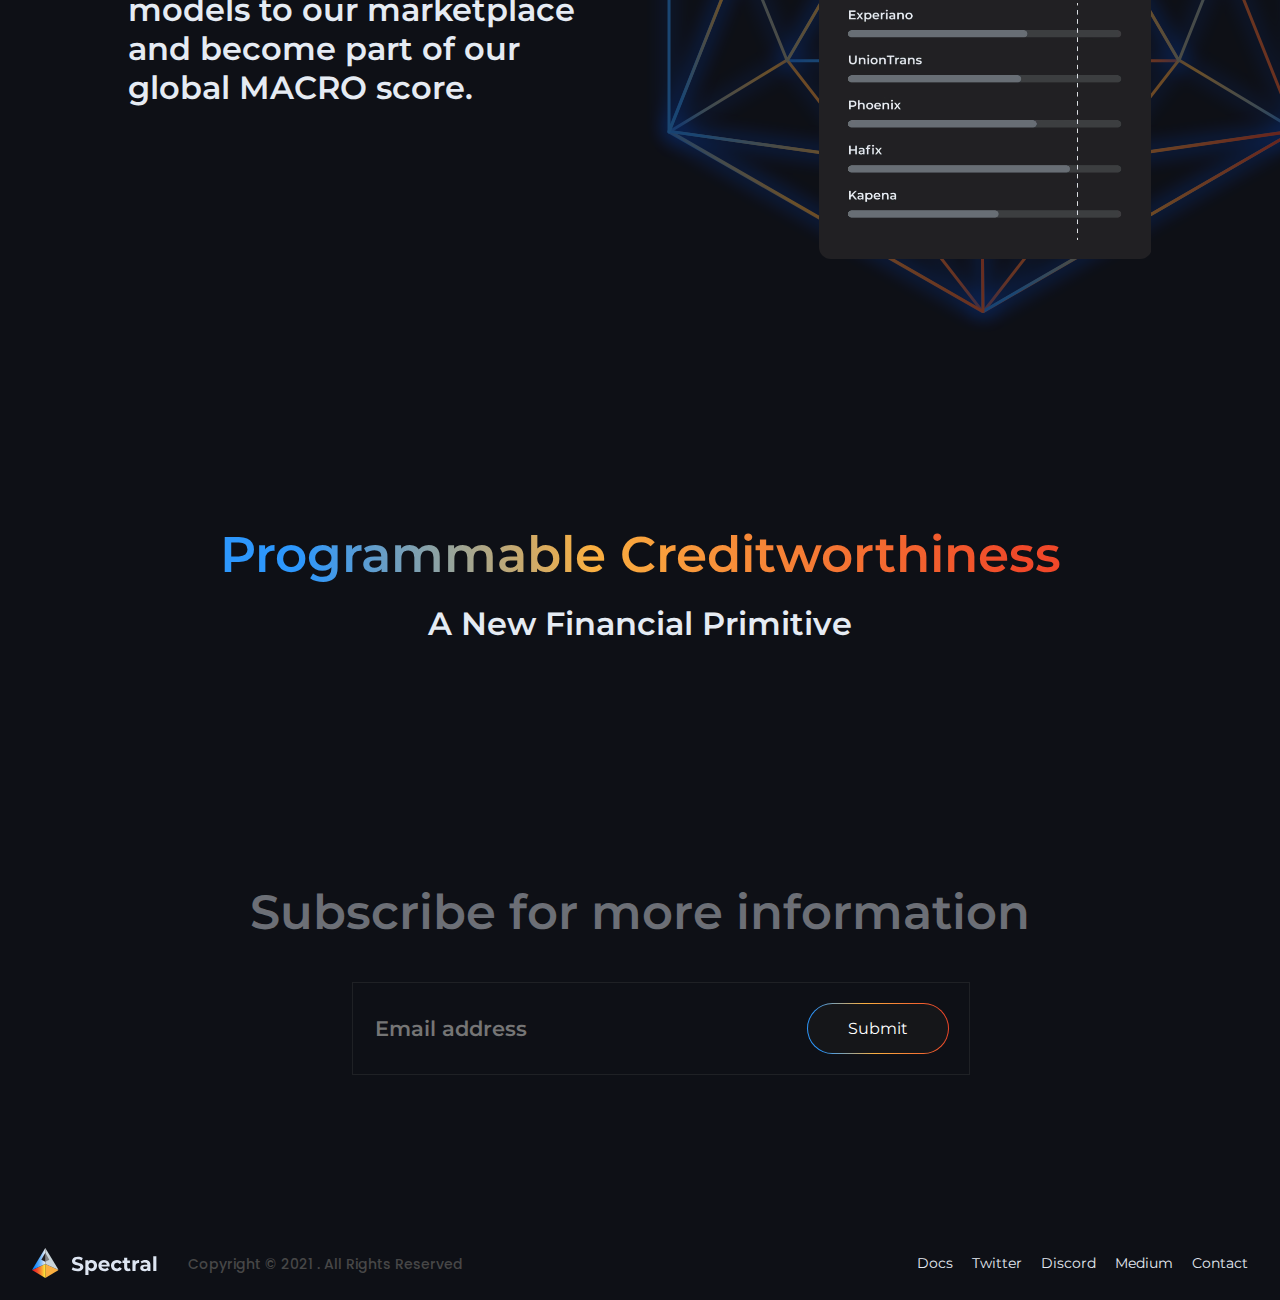
==== commit f3e833a6: "added so select to submit button" ====
--- a/home.html
+++ b/home.html
@@ -264,7 +264,7 @@
                 <div style="position: absolute; left: -5000px;" aria-hidden="true"><input type="text"
                     name="b_1574c1720b8bccb0a7c06c9a4_6ed13096dd" tabindex="-1" value=""></div>
                 <div class="clear btn-gradient-wrapper">
-                  <div type="" class='btn btn-gradient submit-btn' id='submit-btn'>
+                  <div type="" class='btn btn-gradient submit-btn noselect' id='submit-btn'>
                     <!-- name="subscribe"
                     id="mc-embedded-subscribe" -->
                     Submit
--- a/css/style.css
+++ b/css/style.css
@@ -10,6 +10,22 @@
 
 *:focus {
   outline: none;
+}
+
+.noselect {
+  -webkit-touch-callout: none;
+  /* iOS Safari */
+  -webkit-user-select: none;
+  /* Safari */
+  -khtml-user-select: none;
+  /* Konqueror HTML */
+  -moz-user-select: none;
+  /* Old versions of Firefox */
+  -ms-user-select: none;
+  /* Internet Explorer/Edge */
+  user-select: none;
+  /* Non-prefixed version, currently
+                                  supported by Chrome, Edge, Opera and Firefox */
 }
 
 h3,
@@ -803,11 +819,11 @@
 
   .mailchimp-response-wrapper {
     width: 85%;
+    height: 35px;
     margin: 0 auto;
     margin-bottom: 50px;
   }
   #mailchimp-response {
-    padding-left: 5%;
     font-size: 11px;
     line-height: 18px;
   }
